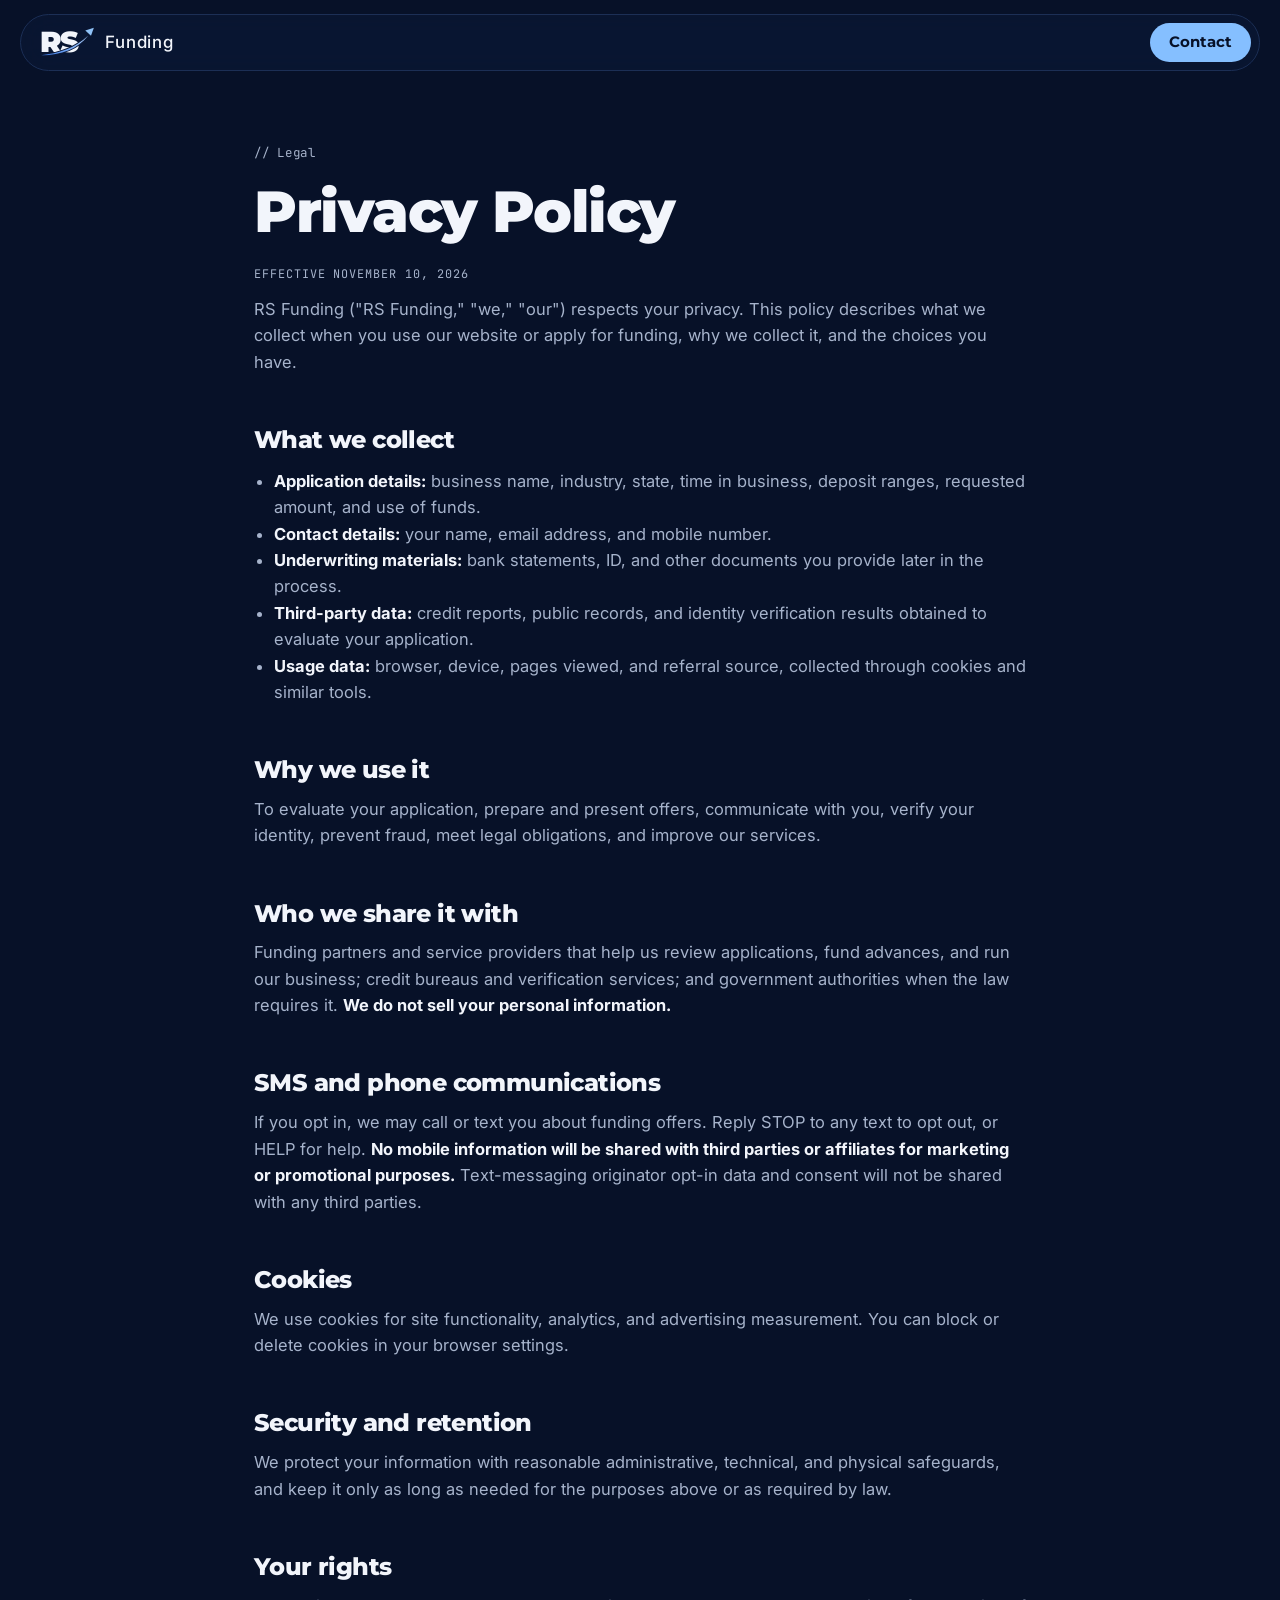
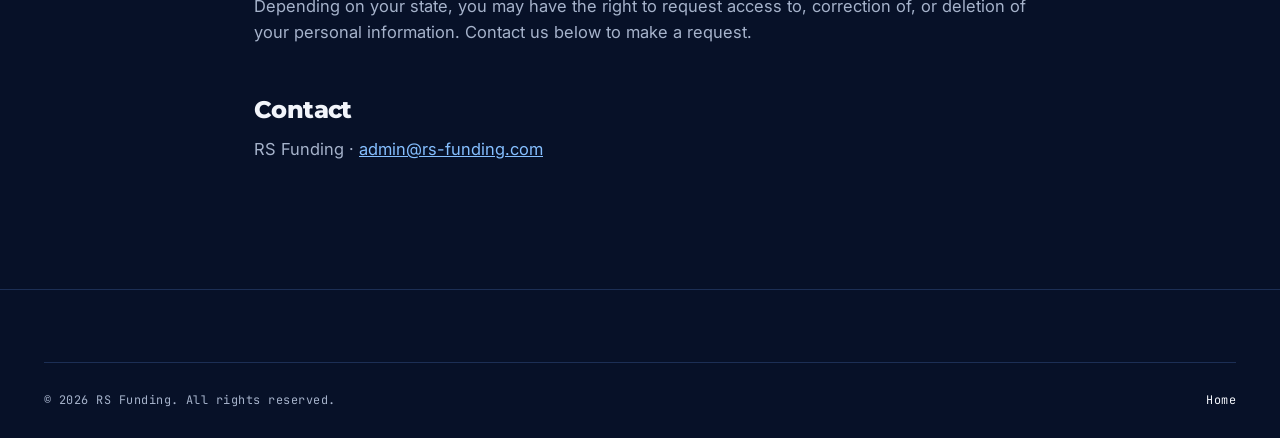
==== privacy.html @ 123e63f2 "Launch RS Funding website Co-Authored-By: Claude Opus 5.5 <noreply@anthropic.com>" ====
<!doctype html>
<html lang="en">
<head>
  <meta charset="utf-8">
  <meta name="viewport" content="width=device-width, initial-scale=1">
  <title>Privacy Policy | RS Funding</title>
  <meta name="robots" content="noindex">
  <meta name="theme-color" content="#071128">
  <link rel="icon" href="data:image/svg+xml,%3Csvg xmlns='http://www.w3.org/2000/svg' viewBox='0 0 32 32'%3E%3Crect width='32' height='32' rx='8' fill='%23071128'/%3E%3Ctext x='3.5' y='21' font-family='Arial Black,Arial,sans-serif' font-weight='900' font-size='14' fill='white'%3ERS%3C/text%3E%3Cpath d='M3 25c10-.5 17-4 23-12-4 8-12 12-23 12z' fill='%2385BFFF'/%3E%3C/svg%3E">
  <link rel="preconnect" href="https://fonts.googleapis.com">
  <link rel="preconnect" href="https://fonts.gstatic.com" crossorigin>
  <link href="https://fonts.googleapis.com/css2?family=Inter:wght@400..700&family=JetBrains+Mono:wght@400;500;600&family=Montserrat:wght@400..900&display=swap" rel="stylesheet">
  <link rel="stylesheet" href="styles.css">
</head>
<body>
<header class="nav-shell">
  <nav class="pill" aria-label="Primary">
    <a class="logo" href="index.html" aria-label="RS Funding home">
      <svg class="logo__mark" viewBox="0 0 96 56" aria-hidden="true"><defs><linearGradient id="rsSwN" x1="0" y1="1" x2="1" y2="0"><stop offset="0" stop-color="#3D7DE8"/><stop offset="1" stop-color="#B5D8FF"/></linearGradient></defs><text x="0" y="46" font-family="Montserrat,'Arial Black',sans-serif" font-weight="900" font-size="50" letter-spacing="-3" fill="currentColor">RS</text><path class="logo__cut" d="M3 51 C33 48 62 39 85 17 C67 40 38 51 3 51 Z" fill="url(#rsSwN)"/><path d="M80 8 L95 3 L90 17 Z" fill="#8FC2F7"/></svg>
      <span class="logo__word">Funding</span>
    </a>
    <a class="btn btn--sky btn--sm" style="margin-left:auto" href="index.html#contact">Contact</a>
  </nav>
</header>

<main class="legal">
  <div class="wrap">
    <p class="kicker">// Legal</p>
    <h1>Privacy Policy</h1>
    <p class="mono" style="color:var(--muted)">Effective November 10, 2026</p>

    <p>RS Funding ("RS Funding," "we," "our") respects your privacy. This policy describes what we collect when you use our website or apply for funding, why we collect it, and the choices you have.</p>

    <h2>What we collect</h2>
    <ul>
      <li><strong>Application details:</strong> business name, industry, state, time in business, deposit ranges, requested amount, and use of funds.</li>
      <li><strong>Contact details:</strong> your name, email address, and mobile number.</li>
      <li><strong>Underwriting materials:</strong> bank statements, ID, and other documents you provide later in the process.</li>
      <li><strong>Third-party data:</strong> credit reports, public records, and identity verification results obtained to evaluate your application.</li>
      <li><strong>Usage data:</strong> browser, device, pages viewed, and referral source, collected through cookies and similar tools.</li>
    </ul>

    <h2>Why we use it</h2>
    <p>To evaluate your application, prepare and present offers, communicate with you, verify your identity, prevent fraud, meet legal obligations, and improve our services.</p>

    <h2>Who we share it with</h2>
    <p>Funding partners and service providers that help us review applications, fund advances, and run our business; credit bureaus and verification services; and government authorities when the law requires it. <strong>We do not sell your personal information.</strong></p>

    <h2>SMS and phone communications</h2>
    <p>If you opt in, we may call or text you about funding offers. Reply STOP to any text to opt out, or HELP for help. <strong>No mobile information will be shared with third parties or affiliates for marketing or promotional purposes.</strong> Text-messaging originator opt-in data and consent will not be shared with any third parties.</p>

    <h2>Cookies</h2>
    <p>We use cookies for site functionality, analytics, and advertising measurement. You can block or delete cookies in your browser settings.</p>

    <h2>Security and retention</h2>
    <p>We protect your information with reasonable administrative, technical, and physical safeguards, and keep it only as long as needed for the purposes above or as required by law.</p>

    <h2>Your rights</h2>
    <p>Depending on your state, you may have the right to request access to, correction of, or deletion of your personal information. Contact us below to make a request.</p>

    <h2>Contact</h2>
    <p>RS Funding &middot; <a href="mailto:admin@rs-funding.com">admin@rs-funding.com</a></p>
  </div>
</main>

<footer class="foot">
  <div class="wrap">
    <div class="foot__bottom" style="margin-top:0">
      <span>&copy; <span data-year>2026</span> RS Funding. All rights reserved.</span>
      <a href="index.html">Home</a>
    </div>
  </div>
</footer>
<script src="main.js" defer></script>
</body>
</html>
---- styles.css ----
/* ==========================================================
   RS Funding — site styles
   Palette: deep navy · sky blue (matches the RS swoosh)
   Type: Montserrat (display) + Inter (text) + JetBrains Mono (labels)
   ========================================================== */

*,*::before,*::after{box-sizing:border-box}
html{scroll-behavior:smooth;-webkit-text-size-adjust:100%;background:#071128}
[hidden]{display:none!important}

:root{
  --bg:#071128;
  --bg-2:#0A1733;
  --panel:#0E1C3B;
  --panel-2:#132548;
  --line:#1C2F55;
  --line-2:#29406C;
  --text:#F2F5FB;
  --muted:#A6B3CB;
  --dim:#7384A6;
  --sky:#85BFFF;
  --sky-hover:#A8D2FF;
  --ember:#FF6B3D;
  --font:"Montserrat",system-ui,-apple-system,"Segoe UI",Roboto,sans-serif;
  --mono:"JetBrains Mono",ui-monospace,SFMono-Regular,Menlo,monospace;
  --body:"Inter",system-ui,-apple-system,"Segoe UI",Roboto,sans-serif;
  --wrap:1240px;
  --r:20px;
}

body{margin:0;background:var(--bg);color:var(--text);font-family:var(--body);font-size:16.5px;line-height:1.6;-webkit-font-smoothing:antialiased}
img,svg{display:block;max-width:100%}
a{color:inherit}
h1,h2,h3{font-family:var(--font);font-weight:800;font-stretch:125%;letter-spacing:-.025em;line-height:.98;margin:0 0 .45em}
h1{font-size:clamp(2.6rem,7.2vw,5.9rem);font-weight:850}
h2{font-size:clamp(2rem,4.4vw,3.5rem)}
h3{font-size:1.25rem;font-stretch:110%;letter-spacing:-.01em;line-height:1.15;font-weight:700}
p{margin:0 0 1em}
:focus-visible{outline:2px solid var(--sky);outline-offset:3px}
section[id]{scroll-margin-top:100px}
::selection{background:var(--sky);color:var(--bg)}

.wrap{max-width:var(--wrap);margin:0 auto;padding:0 24px}
.sr-only{position:absolute;width:1px;height:1px;padding:0;margin:-1px;overflow:hidden;clip:rect(0,0,0,0);white-space:nowrap;border:0}
.skip{position:absolute;left:16px;top:-80px;z-index:100;background:var(--sky);color:var(--bg);padding:10px 16px;border-radius:10px;text-decoration:none;font-weight:700}
.skip:focus{top:12px}
.mono{font-family:var(--mono);font-size:.74rem;letter-spacing:.08em;text-transform:uppercase}
.kicker{font-family:var(--mono);font-size:.78rem;letter-spacing:.06em;color:var(--sky);margin:0 0 20px}
.hl{color:var(--sky)}
.fine{font-size:.8rem;color:var(--muted);margin-top:22px}

/* ---------- Buttons ---------- */
.btn{display:inline-flex;align-items:center;justify-content:center;gap:10px;font:700 .98rem/1 var(--font);font-stretch:108%;padding:15px 24px;border-radius:14px;text-decoration:none;border:1px solid transparent;cursor:pointer;transition:background-color .15s,color .15s,border-color .15s,transform .15s;white-space:nowrap}
.btn:hover{transform:translateY(-1px)}
.btn:active{transform:translateY(0)}
.btn--sky{background:var(--sky);color:var(--bg)}
.btn--sky:hover{background:var(--sky-hover)}
.btn--line{border-color:var(--line-2);color:var(--text);background:transparent}
.btn--line:hover{border-color:var(--text)}
.btn--dark{background:var(--bg);color:var(--sky)}
.btn--dark:hover{background:#000}
.btn--dark-line{border-color:rgba(7,17,40,.35);color:var(--bg)}
.btn--dark-line:hover{border-color:var(--bg)}
.btn--sm{padding:11px 18px;font-size:.92rem;border-radius:999px}
.btn--lg{padding:19px 30px;font-size:1.05rem}
.btn[disabled]{opacity:.6;cursor:progress;transform:none}
.arrow{transition:transform .15s}
.btn:hover .arrow{transform:translateX(3px)}

/* ---------- Nav pill ---------- */
.nav-shell{position:sticky;top:14px;z-index:60;padding:0 16px;margin-top:14px}
.pill{max-width:var(--wrap);margin:0 auto;display:flex;align-items:center;gap:14px;padding:8px 8px 8px 18px;border:1px solid var(--line);border-radius:999px;background:rgba(10,23,51,.8);-webkit-backdrop-filter:blur(16px) saturate(1.3);backdrop-filter:blur(16px) saturate(1.3);position:relative}
.logo{display:flex;align-items:center;gap:10px;font-weight:850;font-stretch:125%;letter-spacing:.01em;text-decoration:none;color:var(--text);font-size:1.08rem;line-height:1;flex:none}
.logo svg{width:30px;height:30px}
.logo small{font-family:var(--mono);font-weight:500;font-size:.62rem;letter-spacing:.14em;color:var(--muted);font-stretch:100%;margin-left:2px}
.pill__links{display:flex;gap:2px;margin-left:auto}
.pill__links a{padding:9px 14px;border-radius:999px;text-decoration:none;color:var(--muted);font-size:.93rem;font-weight:500;transition:color .15s,background-color .15s}
.pill__links a:hover{color:var(--text);background:var(--panel-2)}
.pill__phone{font-family:var(--mono);font-size:.82rem;color:var(--text);text-decoration:none;padding:9px 12px;border-left:1px solid var(--line)}
.pill__phone:hover{color:var(--sky)}
.burger{display:none;width:42px;height:42px;border-radius:50%;border:1px solid var(--line-2);background:var(--panel);cursor:pointer;flex-direction:column;align-items:center;justify-content:center;gap:4px;padding:0}
.burger span{display:block;width:16px;height:1.5px;background:var(--text);transition:transform .2s,opacity .2s}
.burger[aria-expanded="true"] span:nth-child(1){transform:translateY(5.5px) rotate(45deg)}
.burger[aria-expanded="true"] span:nth-child(2){opacity:0}
.burger[aria-expanded="true"] span:nth-child(3){transform:translateY(-5.5px) rotate(-45deg)}

/* ---------- Hero ---------- */
.hero{position:relative;padding:84px 0 56px;overflow:hidden}
.hero::before{content:"";position:absolute;inset:-120px 0 0;background-image:linear-gradient(var(--line) 1px,transparent 1px),linear-gradient(90deg,var(--line) 1px,transparent 1px);background-size:72px 72px;-webkit-mask-image:radial-gradient(ellipse 70% 60% at 30% 30%,#000 10%,transparent 75%);mask-image:radial-gradient(ellipse 70% 60% at 30% 30%,#000 10%,transparent 75%);opacity:.55;pointer-events:none}
.hero::after{content:"";position:absolute;right:-10%;top:10%;width:620px;height:620px;border-radius:50%;background:radial-gradient(circle,rgba(133,191,255,.11),transparent 62%);pointer-events:none}
.hero .wrap{position:relative;z-index:1}
.tag{display:inline-flex;align-items:center;gap:10px;font-family:var(--mono);font-size:.74rem;letter-spacing:.08em;text-transform:uppercase;color:var(--muted);border:1px solid var(--line-2);border-radius:999px;padding:7px 14px 7px 10px;margin-bottom:30px;background:rgba(14,28,59,.6)}
.dot{width:8px;height:8px;border-radius:50%;background:var(--sky);box-shadow:0 0 0 0 rgba(133,191,255,.5);animation:pulse 2.2s infinite}
@keyframes pulse{0%{box-shadow:0 0 0 0 rgba(133,191,255,.5)}70%{box-shadow:0 0 0 9px rgba(133,191,255,0)}100%{box-shadow:0 0 0 0 rgba(133,191,255,0)}}
.hero h1{font-size:clamp(2.5rem,6vw,4.6rem)}
.hero h1 .hl{position:relative;white-space:nowrap}
.hero__grid{display:grid;grid-template-columns:1fr 470px;gap:56px;align-items:start;margin-top:40px}
.hero__sub{font-size:1.18rem;color:var(--muted);max-width:31em;margin-bottom:34px}
.hero__sub strong{color:var(--text);font-weight:600}
.hero__actions{display:flex;flex-wrap:wrap;gap:12px}
.hero__proof{display:flex;flex-wrap:wrap;gap:8px;margin-top:36px;padding:0;list-style:none}
.hero__proof li{font-family:var(--mono);font-size:.74rem;letter-spacing:.05em;text-transform:uppercase;color:var(--muted);padding:8px 12px;border:1px solid var(--line);border-radius:8px;background:var(--bg-2)}
.hero__proof li::before{content:"✓ ";color:var(--sky)}

/* Quiz */
.quiz{background:var(--panel);border:1px solid var(--line-2);border-radius:26px;padding:26px;box-shadow:0 40px 90px -40px rgba(0,0,0,.9),inset 0 1px 0 rgba(255,255,255,.04);position:relative}
.quiz__top{display:flex;justify-content:space-between;align-items:center;color:var(--muted)}
.quiz__top .mono:first-child{color:var(--text)}
.quiz__bar{height:4px;background:var(--line);border-radius:4px;margin:14px 0 26px;overflow:hidden}
.quiz__bar span{display:block;height:100%;width:33.33%;background:var(--sky);border-radius:4px;transition:width .4s cubic-bezier(.2,.7,.2,1)}
.quiz__step{display:none}
.quiz__step.is-active{display:block;animation:fadeUp .35s ease}
@keyframes fadeUp{from{opacity:0;transform:translateY(8px)}to{opacity:1;transform:none}}
.quiz h3{font-size:1.4rem;margin-bottom:20px;outline:none}
.chips{display:grid;grid-template-columns:1fr 1fr;gap:10px}
.chip{font:600 .95rem/1.25 var(--font);text-align:left;padding:16px;border-radius:14px;border:1px solid var(--line-2);background:var(--bg-2);color:var(--text);cursor:pointer;transition:border-color .15s,background-color .15s,transform .15s;display:flex;justify-content:space-between;align-items:center;gap:8px;min-height:58px}
.chip::after{content:"→";color:var(--dim);transition:transform .15s,color .15s;flex:none}
.chip:hover{border-color:var(--sky);transform:translateY(-1px)}
.chip:hover::after{color:var(--sky);transform:translateX(3px)}
.chip[aria-pressed="true"]{background:var(--sky);color:var(--bg);border-color:var(--sky)}
.chip[aria-pressed="true"]::after{color:var(--bg)}
.chip--wide{grid-column:1/-1}
.quiz__foot{display:flex;justify-content:space-between;align-items:center;margin-top:20px;min-height:24px}
.linkbtn{background:none;border:0;padding:0;color:var(--muted);font:500 .9rem var(--font);cursor:pointer;text-decoration:underline;text-underline-offset:3px}
.linkbtn:hover{color:var(--text)}
.quiz__secure{font-family:var(--mono);font-size:.7rem;letter-spacing:.06em;color:var(--dim);text-transform:uppercase}
.quiz__amount{font-size:clamp(2.5rem,5vw,3.5rem);font-weight:850;font-stretch:125%;color:var(--sky);line-height:1;margin:6px 0 16px;letter-spacing:-.03em}
.quiz__amount.is-soft{color:var(--text);font-size:clamp(2rem,4vw,2.6rem)}
.quiz__msg{color:var(--muted);margin-bottom:22px}
.quiz .btn{width:100%}

/* ---------- Stats strip ---------- */
.stats{display:grid;grid-template-columns:repeat(4,1fr);border:1px solid var(--line);border-radius:var(--r);background:var(--bg-2);margin:64px 0 0;overflow:hidden}
.stats > div{padding:26px 28px;border-left:1px solid var(--line)}
.stats > div:first-child{border-left:0}
.stats dt{font-family:var(--mono);font-size:.72rem;letter-spacing:.08em;text-transform:uppercase;color:var(--muted);margin-bottom:8px}
.stats dd{margin:0;font-size:clamp(1.7rem,3vw,2.4rem);font-weight:850;font-stretch:125%;letter-spacing:-.02em;line-height:1}

/* ---------- Ticker ---------- */
.ticker{border-block:1px solid var(--line);background:var(--bg-2);overflow:hidden;padding:20px 0;margin-top:72px}
.ticker__track{display:flex;width:max-content;animation:marquee 45s linear infinite}
.ticker:hover .ticker__track{animation-play-state:paused}
.ticker__group{display:flex;flex:none}
.ticker__group span{font-weight:800;font-stretch:125%;font-size:1.35rem;text-transform:uppercase;letter-spacing:.01em;padding:0 26px;display:flex;align-items:center;gap:52px;white-space:nowrap;color:var(--text)}
.ticker__group span::after{content:"";width:10px;height:10px;background:var(--sky);transform:rotate(45deg)}
@keyframes marquee{to{transform:translateX(-50%)}}

/* ---------- Sections ---------- */
.sec{padding:120px 0}
.sec--alt{background:var(--bg-2);border-block:1px solid var(--line)}
.sec__head{display:grid;grid-template-columns:1.1fr .9fr;gap:48px;align-items:end;margin-bottom:64px}
.sec__head h2{margin:0}
.sec__head > p{color:var(--muted);font-size:1.08rem;margin:0;max-width:30em}

/* Timeline */
.timeline{list-style:none;margin:0;padding:0;display:grid;grid-template-columns:repeat(4,1fr);position:relative}
.timeline::before,.timeline::after{content:"";position:absolute;left:0;top:10px;height:2px}
.timeline::before{right:0;background:var(--line-2)}
.timeline::after{width:0;background:var(--sky);transition:width 1.8s cubic-bezier(.2,.7,.2,1);box-shadow:0 0 18px rgba(133,191,255,.5)}
.timeline.is-in::after{width:100%}
.timeline li{position:relative;padding:50px 32px 0 0}
.timeline li::before{content:"";position:absolute;top:0;left:0;width:22px;height:22px;border-radius:50%;background:var(--bg);border:2px solid var(--line-2);transition:background-color .3s,border-color .3s;transition-delay:calc(var(--i) * .42s)}
.timeline.is-in li::before{background:var(--sky);border-color:var(--sky)}
.t-time{display:block;font-family:var(--mono);font-size:.8rem;letter-spacing:.06em;color:var(--sky);margin-bottom:14px}
.timeline h3{font-size:1.7rem;font-stretch:125%;margin-bottom:10px}
.timeline p{color:var(--muted);margin:0;font-size:.98rem}

/* Bento */
.bento{display:grid;grid-template-columns:repeat(4,1fr);grid-auto-rows:minmax(210px,auto);gap:14px}
.b{background:var(--panel);border:1px solid var(--line);border-radius:var(--r);padding:28px;display:flex;flex-direction:column;justify-content:flex-end;position:relative;overflow:hidden;transition:border-color .2s}
.b:hover{border-color:var(--line-2)}
.b h3{margin-bottom:8px}
.b p{color:var(--muted);margin:0;font-size:.97rem}
.b--big{grid-column:span 2;grid-row:span 2}
.b--big h3{font-size:clamp(1.6rem,2.6vw,2.2rem);font-stretch:125%;line-height:1.02;max-width:14ch}
.b--wide{grid-column:span 2}
.b--sky{background:var(--sky);border-color:var(--sky);color:var(--bg)}
.b--sky p{color:rgba(7,17,40,.75)}
.b__num{font-size:clamp(2.6rem,4.4vw,3.7rem);font-weight:850;font-stretch:125%;line-height:1;color:var(--sky);margin-bottom:auto;letter-spacing:-.03em}
.b__label{font-family:var(--mono);font-size:.72rem;letter-spacing:.08em;text-transform:uppercase;color:var(--muted);margin-bottom:auto}
.b--sky .b__label{color:rgba(7,17,40,.7)}
.b__viz{width:100%;height:auto;margin-bottom:auto;padding-bottom:24px}
.b__icon{width:44px;height:44px;border-radius:12px;border:1px solid var(--line-2);display:grid;place-items:center;margin-bottom:auto}
.b__icon svg{width:22px;height:22px;stroke:var(--sky);fill:none;stroke-width:1.8;stroke-linecap:round;stroke-linejoin:round}

/* Repayment */
.repay{display:grid;grid-template-columns:.95fr 1.05fr;gap:72px;align-items:center}
.repay > div > p{color:var(--muted);font-size:1.06rem}
.toggle{display:inline-flex;padding:5px;border:1px solid var(--line-2);border-radius:999px;background:var(--bg-2);margin:14px 0 26px}
.toggle button{font:600 .93rem var(--font);border:0;background:transparent;color:var(--muted);padding:11px 20px;border-radius:999px;cursor:pointer;transition:background-color .2s,color .2s}
.toggle button[aria-selected="true"]{background:var(--sky);color:var(--bg)}
.repay__desc{border-left:2px solid var(--sky);padding:4px 0 4px 20px}
.repay__desc h3{margin-bottom:8px}
.repay__desc p{color:var(--muted);margin:0}
.chart{margin:0;background:var(--panel);border:1px solid var(--line);border-radius:24px;padding:28px 28px 22px}
.chart__head{display:flex;justify-content:space-between;align-items:center;gap:12px;flex-wrap:wrap;margin-bottom:28px}
.chart__legend{display:flex;gap:18px}
.lg{display:flex;align-items:center;gap:8px;font-family:var(--mono);font-size:.72rem;letter-spacing:.06em;text-transform:uppercase;color:var(--muted)}
.lg::before{content:"";width:12px;height:12px;border-radius:3px}
.lg--sales::before{background:var(--panel-2);box-shadow:inset 0 0 0 1px var(--line-2)}
.lg--pay::before{background:var(--sky)}
.chart__bars{height:260px;display:grid;grid-template-columns:repeat(7,1fr);gap:12px;align-items:end;border-bottom:1px solid var(--line-2);padding-bottom:0}
.bar{height:var(--s);background:repeating-linear-gradient(135deg,var(--panel-2) 0 6px,#162A52 6px 12px);border:1px solid var(--line-2);border-bottom:0;border-radius:10px 10px 0 0;position:relative;display:flex;align-items:flex-end;overflow:hidden}
.bar__pay{display:block;width:100%;height:var(--p,20%);background:var(--sky);transition:height .55s cubic-bezier(.2,.7,.2,1)}
.chart__days{display:grid;grid-template-columns:repeat(7,1fr);gap:12px;margin-top:10px;text-align:center;font-family:var(--mono);font-size:.7rem;color:var(--muted);letter-spacing:.06em}
.chart figcaption{font-size:.8rem;color:var(--muted);margin-top:18px}

/* Requirements */
.req{display:grid;grid-template-columns:.9fr 1.1fr;gap:72px;align-items:start}
.req > div > p{color:var(--muted);font-size:1.06rem;margin-bottom:30px}
.req__list{list-style:none;margin:0;padding:0;border-top:1px solid var(--line-2)}
.req__list li{display:grid;grid-template-columns:72px 1fr auto;gap:20px;align-items:center;padding:26px 0;border-bottom:1px solid var(--line-2)}
.req__n{font-family:var(--mono);font-size:.85rem;color:var(--dim)}
.req__list h3{font-size:1.5rem;font-stretch:125%;margin:0 0 4px}
.req__list p{color:var(--muted);margin:0;font-size:.95rem}
.req__check{width:40px;height:40px;border-radius:50%;border:1px solid var(--sky);display:grid;place-items:center}
.req__check svg{width:18px;height:18px;stroke:var(--sky);fill:none;stroke-width:2.4;stroke-linecap:round;stroke-linejoin:round}

/* FAQ */
.faq{display:grid;grid-template-columns:repeat(2,1fr);gap:14px;align-items:start}
.faq details{background:var(--panel);border:1px solid var(--line);border-radius:18px;transition:border-color .2s}
.faq details[open]{border-color:var(--line-2)}
.faq summary{list-style:none;cursor:pointer;padding:24px 26px;display:flex;justify-content:space-between;align-items:center;gap:18px;font-weight:700;font-size:1.08rem;font-stretch:108%;line-height:1.3}
.faq summary::-webkit-details-marker{display:none}
.faq summary::after{content:"+";font-family:var(--mono);font-weight:400;font-size:1.3rem;width:34px;height:34px;flex:none;border-radius:10px;background:var(--bg-2);border:1px solid var(--line-2);display:grid;place-items:center;color:var(--sky);transition:transform .25s,background-color .2s,color .2s}
.faq details[open] summary::after{transform:rotate(45deg);background:var(--sky);color:var(--bg);border-color:var(--sky)}
.faq details p{color:var(--muted);padding:0 26px 24px;margin:0}

/* Final CTA */
.final{padding:0 0 120px}
.final__box{background:var(--sky);color:var(--bg);border-radius:32px;padding:72px 64px;display:grid;grid-template-columns:1.1fr .9fr;gap:48px;align-items:end;position:relative;overflow:hidden}
.final__box::after{content:"";position:absolute;right:-80px;top:-80px;width:320px;height:320px;border-radius:50%;border:44px solid rgba(7,17,40,.07);pointer-events:none}
.final h2{font-size:clamp(2.6rem,6.4vw,5.4rem);margin:0;line-height:.92}
.final p{font-size:1.12rem;color:rgba(7,17,40,.78);margin-bottom:26px;max-width:26em}
.final__actions{display:flex;flex-wrap:wrap;gap:12px;position:relative;z-index:1}

/* ---------- Footer ---------- */
.foot{border-top:1px solid var(--line);padding:72px 0 0;overflow:hidden}
.foot__grid{display:grid;grid-template-columns:1.3fr .8fr .8fr 1.6fr;gap:40px}
.foot__grid .logo{margin-bottom:16px}
.foot__grid > div > p{color:var(--muted);font-size:.93rem;max-width:22em}
.foot__label{font-family:var(--mono);font-size:.72rem;letter-spacing:.1em;text-transform:uppercase;color:var(--dim);margin:6px 0 16px}
.foot ul{list-style:none;padding:0;margin:0;display:grid;gap:10px;font-size:.95rem}
.foot a{color:var(--text);text-decoration:none}
.foot a:hover{color:var(--sky)}
.foot__legal{font-size:.8rem;line-height:1.7;color:var(--muted)}
.foot__legal p{margin:0 0 10px}
.foot__bottom{display:flex;justify-content:space-between;flex-wrap:wrap;gap:12px;padding:28px 0;margin-top:56px;border-top:1px solid var(--line);font-family:var(--mono);font-size:.74rem;letter-spacing:.04em;color:var(--muted)}
.foot__mega{font-weight:900;font-stretch:125%;font-size:clamp(3rem,11.5vw,10.5rem);line-height:.78;letter-spacing:-.04em;text-align:center;color:transparent;-webkit-text-stroke:1px var(--line-2);white-space:nowrap;user-select:none;margin-bottom:-.12em}

/* ---------- Legal ---------- */
.legal{padding:72px 0 110px}
.legal .wrap{max-width:820px}
.legal h1{font-size:clamp(2.4rem,5vw,3.6rem)}
.legal h2{font-size:1.5rem;margin:2.2em 0 .6em}
.legal p,.legal li{color:var(--muted)}
.legal strong{color:var(--text)}
.legal ul{padding-left:20px}
.legal a{color:var(--sky)}

/* ---------- Responsive ---------- */
@media (max-width:1140px){
  .pill__phone{display:none}
}
@media (max-width:980px){
  .pill__links{position:absolute;top:calc(100% + 8px);left:0;right:0;flex-direction:column;gap:0;background:var(--panel);border:1px solid var(--line-2);border-radius:22px;padding:8px;display:none;margin:0;box-shadow:0 30px 60px -30px rgba(0,0,0,.9)}
  .pill__links.is-open{display:flex}
  .pill__links a{padding:14px 16px;border-radius:14px;font-size:1rem}
  .burger{display:inline-flex}
  .pill .btn{margin-left:auto}
  .hero__grid{grid-template-columns:1fr;gap:40px}
  .quiz{margin-top:0;max-width:560px}
  .sec__head,.repay,.req{grid-template-columns:1fr;gap:28px}
  .repay,.req{gap:44px}
  .bento{grid-template-columns:1fr 1fr}
  .b--big{grid-row:span 1}
  .final__box{grid-template-columns:1fr;padding:56px 40px;gap:28px}
  .foot__grid{grid-template-columns:1fr 1fr}
  .foot__legal{grid-column:1/-1}
}
@media (max-width:820px){
  .sec{padding:84px 0}
  .stats{grid-template-columns:1fr 1fr}
  .stats > div:nth-child(3){border-left:0}
  .stats > div:nth-child(n+3){border-top:1px solid var(--line)}
  .timeline{grid-template-columns:1fr}
  .timeline::before,.timeline::after{left:10px;top:0;height:auto;width:2px}
  .timeline::before{bottom:0;right:auto}
  .timeline::after{height:0;width:2px;transition:height 1.8s cubic-bezier(.2,.7,.2,1)}
  .timeline.is-in::after{width:2px;height:100%}
  .timeline li{padding:0 0 40px 56px}
  .timeline li:last-child{padding-bottom:0}
  .faq{grid-template-columns:1fr}
}
@media (max-width:600px){
  .wrap{padding:0 16px}
  body{font-size:16px}
  .nav-shell{padding:0 10px;top:10px;margin-top:10px}
  .pill{padding:6px 6px 6px 14px;gap:8px}
  .logo{font-size:.98rem}
  .logo small{display:none}
  .hero{padding:56px 0 40px}
  .tag{font-size:.66rem;margin-bottom:24px}
  .hero__sub{font-size:1.05rem}
  .hero__actions .btn{flex:1 1 100%}
  .quiz{padding:20px;border-radius:22px}
  .chips{grid-template-columns:1fr}
  .stats{margin-top:48px}
  .stats > div{padding:20px 18px}
  .ticker{margin-top:56px}
  .ticker__group span{font-size:1.05rem;gap:36px;padding:0 18px}
  .bento{grid-template-columns:1fr}
  .b--big,.b--wide{grid-column:span 1}
  .b{padding:24px}
  .chart{padding:20px 16px 18px}
  .chart__bars{height:200px;gap:7px}
  .chart__days{gap:7px}
  .toggle button{padding:10px 15px}
  .req__list li{grid-template-columns:1fr auto;gap:6px 16px}
  .req__n{grid-column:1/-1}
  .req__list h3{font-size:1.25rem}
  .final{padding-bottom:84px}
  .final__box{padding:44px 24px;border-radius:24px}
  .final__actions .btn{flex:1 1 100%}
  .foot__grid{grid-template-columns:1fr}
}
@media (prefers-reduced-motion:reduce){
  html{scroll-behavior:auto}
  *,*::before,*::after{animation:none!important;transition:none!important}
  .ticker__track{transform:none}
}

/* ---------- RS logo (recreated from the brand mark) ---------- */
.logo .logo__mark{width:56px;height:32px;color:var(--text);overflow:visible}
.logo__cut{stroke:var(--bg);stroke-width:3;paint-order:stroke}
.pill .logo__cut{stroke:#0C1A3A}
.logo__word{font-weight:500;letter-spacing:.05em;font-size:1.06rem}
.faq > div{display:grid;gap:14px;align-content:start}
@media (max-width:600px){
  .hide-sm{display:none}
  .logo .logo__mark{width:49px;height:28px}
  .logo__word{font-size:.95rem}
}

/* ---------- Contact ---------- */
.final__email{display:inline-block;font-weight:800;font-size:clamp(1.3rem,2.6vw,1.9rem);line-height:1.2;letter-spacing:-.01em;color:var(--bg);text-decoration:none;border-bottom:2px solid rgba(7,17,40,.3);padding-bottom:3px;margin:0 0 26px;overflow-wrap:anywhere;transition:border-color .15s}
.final__email:hover{border-color:var(--bg)}
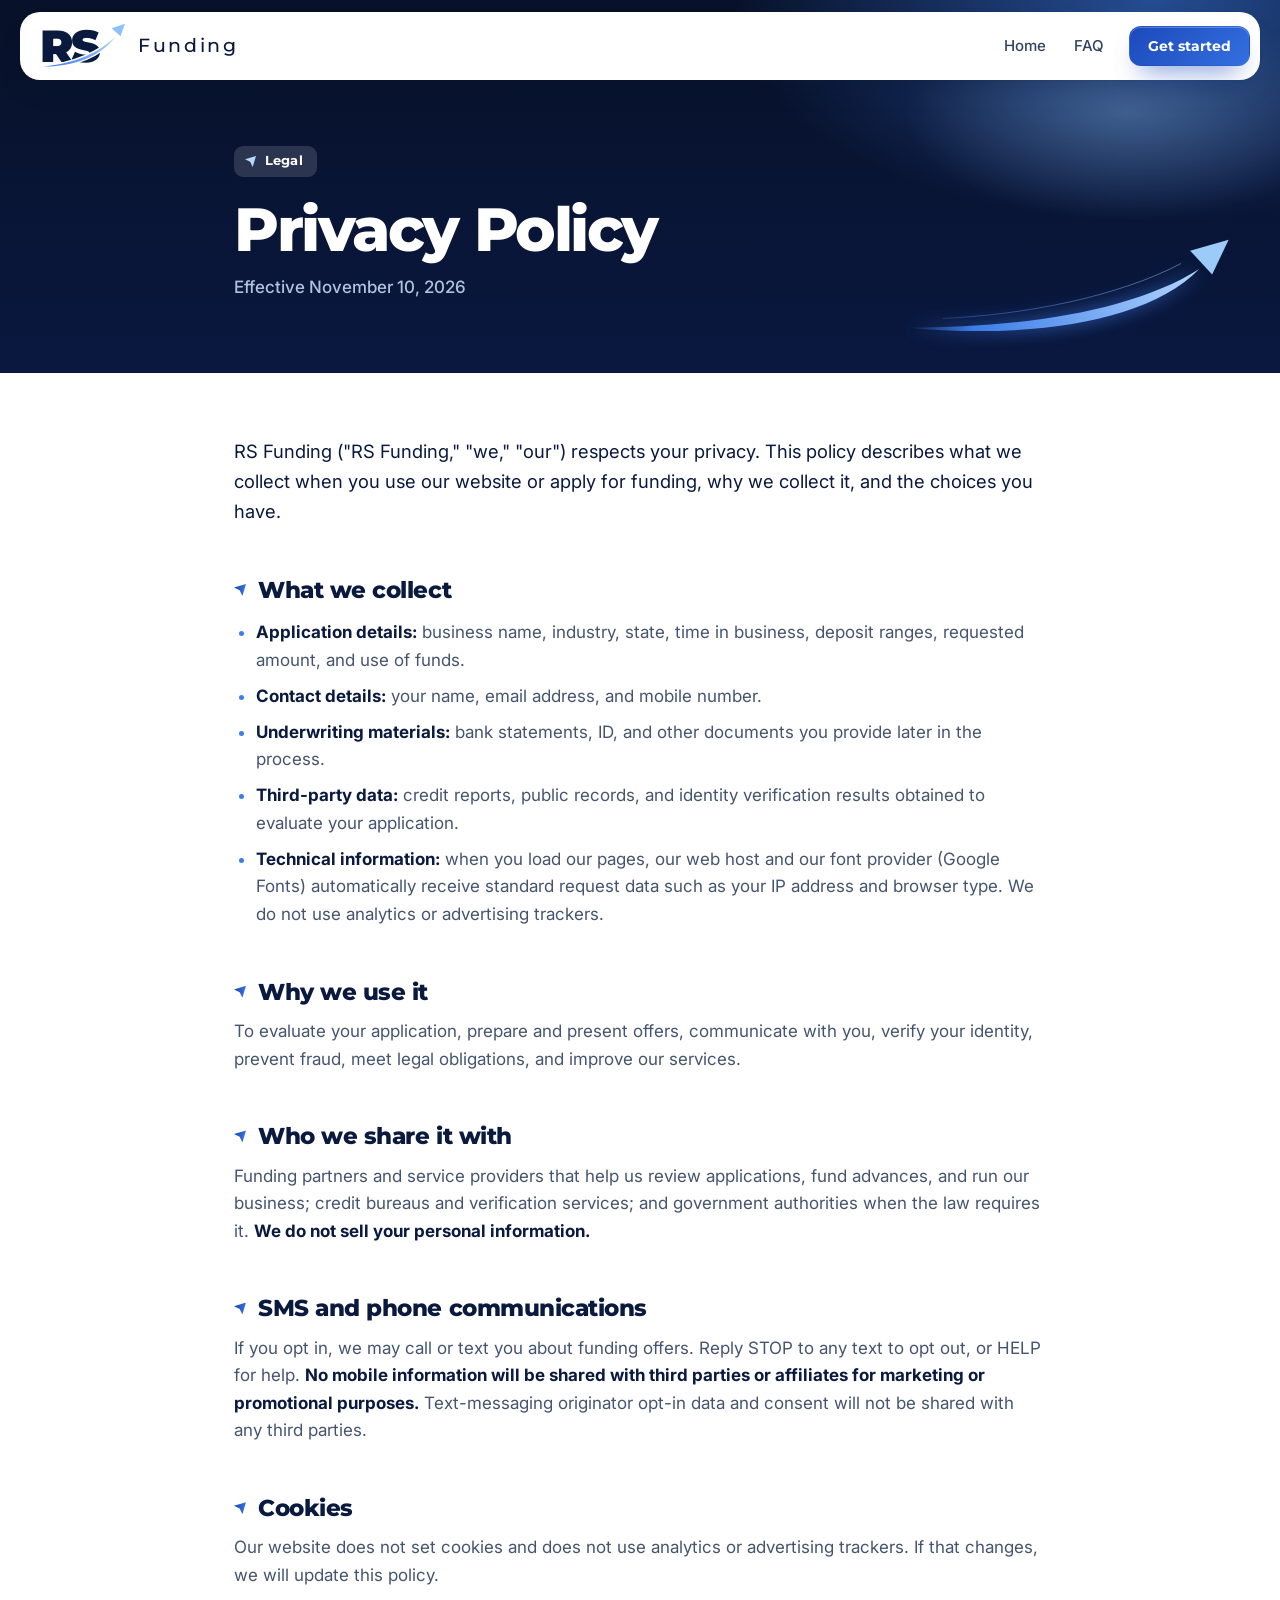
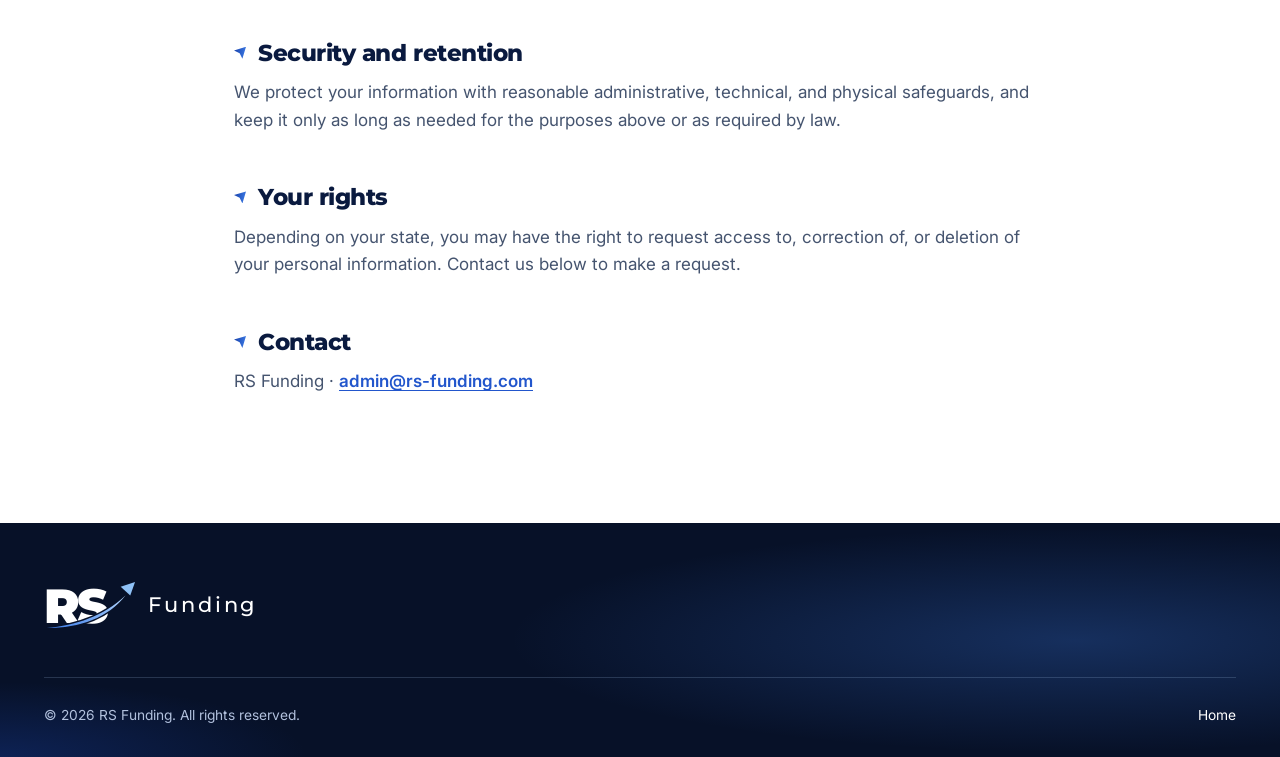
==== commit 02524933: "Redesign: bright "daylight" art direction Replaces the dark navy layout with a white and ice-blue pa" ====
--- a/privacy.html
+++ b/privacy.html
@@ -6,29 +6,42 @@
   <title>Privacy Policy | RS Funding</title>
   <meta name="robots" content="noindex">
   <meta name="theme-color" content="#071128">
+  <link rel="icon" type="image/png" href="brand/icon-512.png">
+  <link rel="apple-touch-icon" href="brand/icon-512.png">
   <link rel="icon" href="data:image/svg+xml,%3Csvg xmlns='http://www.w3.org/2000/svg' viewBox='0 0 32 32'%3E%3Crect width='32' height='32' rx='8' fill='%23071128'/%3E%3Ctext x='3.5' y='21' font-family='Arial Black,Arial,sans-serif' font-weight='900' font-size='14' fill='white'%3ERS%3C/text%3E%3Cpath d='M3 25c10-.5 17-4 23-12-4 8-12 12-23 12z' fill='%2385BFFF'/%3E%3C/svg%3E">
   <link rel="preconnect" href="https://fonts.googleapis.com">
   <link rel="preconnect" href="https://fonts.gstatic.com" crossorigin>
-  <link href="https://fonts.googleapis.com/css2?family=Inter:wght@400..700&family=JetBrains+Mono:wght@400;500;600&family=Montserrat:wght@400..900&display=swap" rel="stylesheet">
+  <link href="https://fonts.googleapis.com/css2?family=Inter:wght@400..700&family=Montserrat:wght@400..900&display=swap" rel="stylesheet">
   <link rel="stylesheet" href="styles.css">
 </head>
 <body>
+<a class="skip" href="#main">Skip to content</a>
+
 <header class="nav-shell">
-  <nav class="pill" aria-label="Primary">
+  <nav class="navbar navbar--legal" aria-label="Primary">
     <a class="logo" href="index.html" aria-label="RS Funding home">
       <svg class="logo__mark" viewBox="0 0 96 56" aria-hidden="true"><defs><linearGradient id="rsSwN" x1="0" y1="1" x2="1" y2="0"><stop offset="0" stop-color="#3D7DE8"/><stop offset="1" stop-color="#B5D8FF"/></linearGradient></defs><text x="0" y="46" font-family="Montserrat,'Arial Black',sans-serif" font-weight="900" font-size="50" letter-spacing="-3" fill="currentColor">RS</text><path class="logo__cut" d="M3 51 C33 48 62 39 85 17 C67 40 38 51 3 51 Z" fill="url(#rsSwN)"/><path d="M80 8 L95 3 L90 17 Z" fill="#8FC2F7"/></svg>
       <span class="logo__word">Funding</span>
     </a>
-    <a class="btn btn--sky btn--sm" style="margin-left:auto" href="index.html#contact">Contact</a>
+    <div class="navbar__links">
+      <a href="index.html">Home</a>
+      <a href="index.html#faq">FAQ</a>
+    </div>
+    <a class="btn btn--primary btn--sm" href="index.html#contact">Get started</a>
   </nav>
 </header>
 
-<main class="legal">
-  <div class="wrap">
-    <p class="kicker">// Legal</p>
-    <h1>Privacy Policy</h1>
-    <p class="mono" style="color:var(--muted)">Effective November 10, 2026</p>
+<main class="legal" id="main">
+  <div class="legal__head">
+    <svg class="legal__sw" viewBox="0 0 360 112" aria-hidden="true" focusable="false"><defs><linearGradient id="lgSw" gradientUnits="userSpaceOnUse" x1="0" y1="104" x2="326" y2="30"><stop offset="0" stop-color="#3D7DE8" stop-opacity="0"/><stop offset=".22" stop-color="#3D7DE8"/><stop offset="1" stop-color="#B5D8FF"/></linearGradient><filter id="lgGlow" x="-10%" y="-40%" width="120%" height="180%"><feGaussianBlur stdDeviation="9"/></filter></defs><path d="M2 100 C120 100 244 84 320 36 C262 96 128 112 2 100 Z" fill="#3D7DE8" filter="url(#lgGlow)" opacity=".75"/><path d="M2 100 C120 100 244 84 320 36 C262 96 128 112 2 100 Z" fill="url(#lgSw)"/><path d="M40 90 C130 86 232 66 300 30" fill="none" stroke="url(#lgSw)" stroke-width="1" opacity=".5"/><path d="M310 16 L352 4 L334 42 Z" fill="#9CCBFA"/></svg>
+    <div class="wrap">
+      <p class="kicker">Legal</p>
+      <h1>Privacy Policy</h1>
+      <p class="legal__date">Effective November 10, 2026</p>
+    </div>
+  </div>
 
+  <div class="wrap legal__body">
     <p>RS Funding ("RS Funding," "we," "our") respects your privacy. This policy describes what we collect when you use our website or apply for funding, why we collect it, and the choices you have.</p>
 
     <h2>What we collect</h2>
@@ -37,7 +50,7 @@
       <li><strong>Contact details:</strong> your name, email address, and mobile number.</li>
       <li><strong>Underwriting materials:</strong> bank statements, ID, and other documents you provide later in the process.</li>
       <li><strong>Third-party data:</strong> credit reports, public records, and identity verification results obtained to evaluate your application.</li>
-      <li><strong>Usage data:</strong> browser, device, pages viewed, and referral source, collected through cookies and similar tools.</li>
+      <li><strong>Technical information:</strong> when you load our pages, our web host and our font provider (Google Fonts) automatically receive standard request data such as your IP address and browser type. We do not use analytics or advertising trackers.</li>
     </ul>
 
     <h2>Why we use it</h2>
@@ -50,7 +63,7 @@
     <p>If you opt in, we may call or text you about funding offers. Reply STOP to any text to opt out, or HELP for help. <strong>No mobile information will be shared with third parties or affiliates for marketing or promotional purposes.</strong> Text-messaging originator opt-in data and consent will not be shared with any third parties.</p>
 
     <h2>Cookies</h2>
-    <p>We use cookies for site functionality, analytics, and advertising measurement. You can block or delete cookies in your browser settings.</p>
+    <p>Our website does not set cookies and does not use analytics or advertising trackers. If that changes, we will update this policy.</p>
 
     <h2>Security and retention</h2>
     <p>We protect your information with reasonable administrative, technical, and physical safeguards, and keep it only as long as needed for the purposes above or as required by law.</p>
@@ -63,9 +76,13 @@
   </div>
 </main>
 
-<footer class="foot">
+<footer class="foot foot--slim">
   <div class="wrap">
-    <div class="foot__bottom" style="margin-top:0">
+    <a class="logo logo--light" href="index.html" aria-label="RS Funding home">
+      <svg class="logo__mark" viewBox="0 0 96 56" aria-hidden="true"><defs><linearGradient id="rsSwF" x1="0" y1="1" x2="1" y2="0"><stop offset="0" stop-color="#3D7DE8"/><stop offset="1" stop-color="#B5D8FF"/></linearGradient></defs><text x="0" y="46" font-family="Montserrat,'Arial Black',sans-serif" font-weight="900" font-size="50" letter-spacing="-3" fill="currentColor">RS</text><path class="logo__cut" d="M3 51 C33 48 62 39 85 17 C67 40 38 51 3 51 Z" fill="url(#rsSwF)"/><path d="M80 8 L95 3 L90 17 Z" fill="#8FC2F7"/></svg>
+      <span class="logo__word">Funding</span>
+    </a>
+    <div class="foot__bottom">
       <span>&copy; <span data-year>2026</span> RS Funding. All rights reserved.</span>
       <a href="index.html">Home</a>
     </div>
--- a/styles.css
+++ b/styles.css
@@ -1,7 +1,9 @@
 /* ==========================================================
    RS Funding — site styles
-   Palette: deep navy · sky blue (matches the RS swoosh)
-   Type: Montserrat (display) + Inter (text) + JetBrains Mono (labels)
+   Bright white / ice-blue body with deep-navy anchors (hero, repayment band, footer),
+   one sky band (requirements) and one royal moment (contact).
+   Energy: the logo's royal-to-sky gradient and its swoosh.
+   Type: Montserrat (display) + Inter (text)
    ========================================================== */
 
 *,*::before,*::after{box-sizing:border-box}
@@ -9,339 +11,614 @@
 [hidden]{display:none!important}
 
 :root{
-  --bg:#071128;
-  --bg-2:#0A1733;
+  --navy:#071128;
+  --navy-2:#0B1A3C;
   --panel:#0E1C3B;
-  --panel-2:#132548;
-  --line:#1C2F55;
-  --line-2:#29406C;
-  --text:#F2F5FB;
-  --muted:#A6B3CB;
-  --dim:#7384A6;
+  --ink:#0A1A3F;
+  --body:#45546F;
+  --muted:#5A6986;
+  --royal:#3D7DE8;
+  --royal-ink:#2256CC;
+  --royal-deep:#173FA8;
   --sky:#85BFFF;
-  --sky-hover:#A8D2FF;
-  --ember:#FF6B3D;
+  --sky-2:#B5D8FF;
+  --tip:#8FC2F7;
+  --ice:#F4F8FF;
+  --ice-2:#E8F0FE;
+  --line:#DCE7F8;
+  --line-2:#C6D7F3;
+  --on-navy:#F3F7FF;
+  --on-navy-muted:#B2C1DD;
+  --grad:linear-gradient(100deg,#3D7DE8,#B5D8FF);
+  --grad-ink:linear-gradient(100deg,#173FA8 0%,#3D7DE8 100%);
+  --grad-sky:linear-gradient(100deg,#6FA8FF 0%,#B5D8FF 100%);
+  --grad-btn:linear-gradient(135deg,#1C49BB 0%,#3470E0 100%);
+  --shadow-sm:0 1px 2px rgba(13,38,94,.05),0 10px 24px -14px rgba(30,79,196,.28);
+  --shadow:0 1px 2px rgba(13,38,94,.05),0 22px 46px -24px rgba(30,79,196,.36);
+  --shadow-lg:0 2px 4px rgba(13,38,94,.06),0 40px 80px -32px rgba(16,48,130,.5);
   --font:"Montserrat",system-ui,-apple-system,"Segoe UI",Roboto,sans-serif;
-  --mono:"JetBrains Mono",ui-monospace,SFMono-Regular,Menlo,monospace;
-  --body:"Inter",system-ui,-apple-system,"Segoe UI",Roboto,sans-serif;
+  --text:"Inter",system-ui,-apple-system,"Segoe UI",Roboto,sans-serif;
   --wrap:1240px;
-  --r:20px;
-}
-
-body{margin:0;background:var(--bg);color:var(--text);font-family:var(--body);font-size:16.5px;line-height:1.6;-webkit-font-smoothing:antialiased}
+  --sweep:clamp(48px,8.4vw,120px);
+}
+
+body{margin:0;background:#071128;color:var(--body);font-family:var(--text);font-size:17px;line-height:1.62;-webkit-font-smoothing:antialiased}
+main{display:block;background:#fff}
 img,svg{display:block;max-width:100%}
 a{color:inherit}
-h1,h2,h3{font-family:var(--font);font-weight:800;font-stretch:125%;letter-spacing:-.025em;line-height:.98;margin:0 0 .45em}
-h1{font-size:clamp(2.6rem,7.2vw,5.9rem);font-weight:850}
-h2{font-size:clamp(2rem,4.4vw,3.5rem)}
-h3{font-size:1.25rem;font-stretch:110%;letter-spacing:-.01em;line-height:1.15;font-weight:700}
+h1,h2,h3{font-family:var(--font);color:var(--ink);font-weight:800;letter-spacing:-.03em;line-height:1.06;margin:0 0 .5em;text-wrap:balance}
+h1{font-size:clamp(2.6rem,7vw,5rem);letter-spacing:-.04em;line-height:1}
+h2{font-size:clamp(1.95rem,3.5vw,3rem)}
+h3{font-size:1.22rem;font-weight:700;letter-spacing:-.015em;line-height:1.2}
 p{margin:0 0 1em}
-:focus-visible{outline:2px solid var(--sky);outline-offset:3px}
-section[id]{scroll-margin-top:100px}
-::selection{background:var(--sky);color:var(--bg)}
+:focus-visible{outline:3px solid var(--royal-ink);outline-offset:3px;border-radius:6px}
+.hero :focus-visible,.band :focus-visible,.foot :focus-visible,.final__box :focus-visible,.legal__head :focus-visible{outline-color:var(--sky-2)}
+.hero .quiz :focus-visible{outline-color:var(--royal-ink)}
+section[id]{scroll-margin-top:92px}
+#quiz{scroll-margin-top:220px}
+::selection{background:var(--royal);color:#fff}
 
 .wrap{max-width:var(--wrap);margin:0 auto;padding:0 24px}
 .sr-only{position:absolute;width:1px;height:1px;padding:0;margin:-1px;overflow:hidden;clip:rect(0,0,0,0);white-space:nowrap;border:0}
-.skip{position:absolute;left:16px;top:-80px;z-index:100;background:var(--sky);color:var(--bg);padding:10px 16px;border-radius:10px;text-decoration:none;font-weight:700}
+.skip{position:absolute;left:16px;top:-80px;z-index:100;background:var(--royal-ink);color:#fff;padding:10px 16px;border-radius:10px;text-decoration:none;font-weight:700}
 .skip:focus{top:12px}
-.mono{font-family:var(--mono);font-size:.74rem;letter-spacing:.08em;text-transform:uppercase}
-.kicker{font-family:var(--mono);font-size:.78rem;letter-spacing:.06em;color:var(--sky);margin:0 0 20px}
-.hl{color:var(--sky)}
-.fine{font-size:.8rem;color:var(--muted);margin-top:22px}
-
-/* ---------- Buttons ---------- */
-.btn{display:inline-flex;align-items:center;justify-content:center;gap:10px;font:700 .98rem/1 var(--font);font-stretch:108%;padding:15px 24px;border-radius:14px;text-decoration:none;border:1px solid transparent;cursor:pointer;transition:background-color .15s,color .15s,border-color .15s,transform .15s;white-space:nowrap}
-.btn:hover{transform:translateY(-1px)}
+.fine{font-size:.84rem;color:var(--muted);margin:26px 0 0}
+
+/* Gradient phrase inside headlines: sky on navy, royal on light */
+.hl{color:var(--sky);background:var(--grad-sky);-webkit-background-clip:text;background-clip:text;-webkit-text-fill-color:transparent}
+.hl-ink{color:var(--royal-ink);background:linear-gradient(100deg,#173FA8 0%,#3475E4 100%);-webkit-background-clip:text;background-clip:text;-webkit-text-fill-color:transparent}
+
+/* Section label */
+.kicker{display:inline-flex;align-items:center;gap:9px;font:700 .8rem/1 var(--font);letter-spacing:.01em;color:var(--royal-ink);background:var(--ice-2);padding:9px 14px 9px 11px;border-radius:9px;margin:0 0 22px}
+.kicker::before{content:"";width:11px;height:11px;flex:none;background:var(--grad-ink);clip-path:polygon(100% 0,0 30%,47% 53%,70% 100%)}
+.sec--ice .kicker,.sec--qualify .kicker{background:#fff;box-shadow:0 0 0 1px var(--line)}
+.sec--qualify .kicker{box-shadow:0 8px 18px -10px rgba(16,48,130,.4)}
+.band .kicker{background:rgba(133,191,255,.13);color:var(--sky-2)}
+.band .kicker::before,.kicker--on-dark::before,.legal__head .kicker::before{background:var(--sky-2)}
+.kicker--on-dark,.legal__head .kicker{background:rgba(255,255,255,.14);color:#fff}
+
+/* ---------- Buttons ----------
+   One primary everywhere: the royal gradient. On the royal contact card it inverts to white. */
+.btn{display:inline-flex;align-items:center;justify-content:center;gap:10px;font:700 .98rem/1 var(--font);padding:15px 24px;border-radius:14px;text-decoration:none;border:1px solid transparent;cursor:pointer;transition:background-color .15s,color .15s,border-color .15s,transform .15s,box-shadow .15s,filter .15s;white-space:nowrap}
+.btn:hover{transform:translateY(-2px)}
 .btn:active{transform:translateY(0)}
-.btn--sky{background:var(--sky);color:var(--bg)}
-.btn--sky:hover{background:var(--sky-hover)}
-.btn--line{border-color:var(--line-2);color:var(--text);background:transparent}
-.btn--line:hover{border-color:var(--text)}
-.btn--dark{background:var(--bg);color:var(--sky)}
-.btn--dark:hover{background:#000}
-.btn--dark-line{border-color:rgba(7,17,40,.35);color:var(--bg)}
-.btn--dark-line:hover{border-color:var(--bg)}
-.btn--sm{padding:11px 18px;font-size:.92rem;border-radius:999px}
-.btn--lg{padding:19px 30px;font-size:1.05rem}
-.btn[disabled]{opacity:.6;cursor:progress;transform:none}
+.btn--primary{background:var(--grad-btn);color:#fff;box-shadow:0 1px 0 rgba(255,255,255,.25) inset,0 14px 26px -12px rgba(28,73,187,.75)}
+.btn--primary:hover{box-shadow:0 1px 0 rgba(255,255,255,.25) inset,0 0 0 1px rgba(181,216,255,.5),0 20px 34px -12px rgba(28,73,187,.95)}
+.hero .hero__actions .btn--primary{box-shadow:0 1px 0 rgba(255,255,255,.3) inset,0 0 0 1px rgba(181,216,255,.34),0 18px 44px -10px rgba(61,125,232,.95)}
+.btn--ghost{border-color:rgba(181,216,255,.38);color:#fff;background:rgba(255,255,255,.05)}
+.btn--ghost:hover{border-color:#fff;background:rgba(255,255,255,.1)}
+.btn--white{background:#fff;color:var(--ink);box-shadow:0 18px 34px -16px rgba(4,14,44,.6)}
+.btn--white:hover{background:var(--ice)}
+.btn--line{background:#fff;color:var(--royal-ink);border-color:var(--line-2);box-shadow:var(--shadow-sm)}
+.btn--line:hover{border-color:var(--royal-ink);color:var(--royal-deep)}
+.btn--sm{padding:12px 18px;font-size:.9rem;border-radius:12px}
+.btn--lg{padding:19px 28px;font-size:1.04rem;border-radius:16px}
 .arrow{transition:transform .15s}
 .btn:hover .arrow{transform:translateX(3px)}
 
-/* ---------- Nav pill ---------- */
-.nav-shell{position:sticky;top:14px;z-index:60;padding:0 16px;margin-top:14px}
-.pill{max-width:var(--wrap);margin:0 auto;display:flex;align-items:center;gap:14px;padding:8px 8px 8px 18px;border:1px solid var(--line);border-radius:999px;background:rgba(10,23,51,.8);-webkit-backdrop-filter:blur(16px) saturate(1.3);backdrop-filter:blur(16px) saturate(1.3);position:relative}
-.logo{display:flex;align-items:center;gap:10px;font-weight:850;font-stretch:125%;letter-spacing:.01em;text-decoration:none;color:var(--text);font-size:1.08rem;line-height:1;flex:none}
-.logo svg{width:30px;height:30px}
-.logo small{font-family:var(--mono);font-weight:500;font-size:.62rem;letter-spacing:.14em;color:var(--muted);font-stretch:100%;margin-left:2px}
-.pill__links{display:flex;gap:2px;margin-left:auto}
-.pill__links a{padding:9px 14px;border-radius:999px;text-decoration:none;color:var(--muted);font-size:.93rem;font-weight:500;transition:color .15s,background-color .15s}
-.pill__links a:hover{color:var(--text);background:var(--panel-2)}
-.pill__phone{font-family:var(--mono);font-size:.82rem;color:var(--text);text-decoration:none;padding:9px 12px;border-left:1px solid var(--line)}
-.pill__phone:hover{color:var(--sky)}
-.burger{display:none;width:42px;height:42px;border-radius:50%;border:1px solid var(--line-2);background:var(--panel);cursor:pointer;flex-direction:column;align-items:center;justify-content:center;gap:4px;padding:0}
-.burger span{display:block;width:16px;height:1.5px;background:var(--text);transition:transform .2s,opacity .2s}
-.burger[aria-expanded="true"] span:nth-child(1){transform:translateY(5.5px) rotate(45deg)}
+/* ---------- Logo (recreated from the brand mark) ---------- */
+.logo{display:inline-flex;align-items:center;gap:12px;text-decoration:none;color:var(--ink);line-height:1;flex:none;font-family:var(--font)}
+.logo .logo__mark{width:86px;height:50px;overflow:visible;flex:none}
+.logo__cut{stroke:#fff;stroke-width:3;paint-order:stroke}
+.logo__word{font-weight:500;letter-spacing:.14em;font-size:1.2rem;color:var(--ink)}
+.logo--light,.logo--light .logo__word{color:#fff}
+.logo--light .logo__cut{stroke:var(--navy)}
+
+/* ---------- Navigation bar ---------- */
+.nav-shell{position:fixed;top:12px;left:0;right:0;z-index:60;padding:0 16px}
+.navbar{max-width:var(--wrap);height:68px;margin:0 auto;display:flex;align-items:center;gap:12px;padding:0 10px 0 20px;border-radius:20px;background:#fff;box-shadow:0 0 0 1px rgba(13,38,94,.06),0 14px 32px -20px rgba(7,17,40,.5);position:relative}
+.navbar__links{display:flex;gap:2px;margin-left:auto}
+.navbar__links a{padding:10px 13px;border-radius:10px;text-decoration:none;color:#33435F;font-size:.94rem;font-weight:500;transition:color .15s,background-color .15s}
+.navbar__links a:hover{color:var(--royal-ink);background:var(--ice-2)}
+.navbar__mail{font-size:.9rem;font-weight:600;color:var(--royal-ink);text-decoration:none;padding:6px 14px;margin-left:6px;border-left:1px solid var(--line)}
+.navbar__mail:hover{text-decoration:underline;text-underline-offset:3px}
+.navbar--legal .navbar__links{display:flex;position:static;flex-direction:row;background:none;box-shadow:none;padding:0;max-height:none;overflow:visible}
+.burger{display:none;width:44px;height:44px;border-radius:12px;border:1px solid var(--line-2);background:var(--ice);cursor:pointer;flex-direction:column;align-items:center;justify-content:center;gap:4px;padding:0}
+.burger span{display:block;width:17px;height:2px;border-radius:2px;background:var(--ink);transition:transform .2s,opacity .2s}
+.burger[aria-expanded="true"] span:nth-child(1){transform:translateY(6px) rotate(45deg)}
 .burger[aria-expanded="true"] span:nth-child(2){opacity:0}
-.burger[aria-expanded="true"] span:nth-child(3){transform:translateY(-5.5px) rotate(-45deg)}
+.burger[aria-expanded="true"] span:nth-child(3){transform:translateY(-6px) rotate(-45deg)}
 
 /* ---------- Hero ---------- */
-.hero{position:relative;padding:84px 0 56px;overflow:hidden}
-.hero::before{content:"";position:absolute;inset:-120px 0 0;background-image:linear-gradient(var(--line) 1px,transparent 1px),linear-gradient(90deg,var(--line) 1px,transparent 1px);background-size:72px 72px;-webkit-mask-image:radial-gradient(ellipse 70% 60% at 30% 30%,#000 10%,transparent 75%);mask-image:radial-gradient(ellipse 70% 60% at 30% 30%,#000 10%,transparent 75%);opacity:.55;pointer-events:none}
-.hero::after{content:"";position:absolute;right:-10%;top:10%;width:620px;height:620px;border-radius:50%;background:radial-gradient(circle,rgba(133,191,255,.11),transparent 62%);pointer-events:none}
-.hero .wrap{position:relative;z-index:1}
-.tag{display:inline-flex;align-items:center;gap:10px;font-family:var(--mono);font-size:.74rem;letter-spacing:.08em;text-transform:uppercase;color:var(--muted);border:1px solid var(--line-2);border-radius:999px;padding:7px 14px 7px 10px;margin-bottom:30px;background:rgba(14,28,59,.6)}
-.dot{width:8px;height:8px;border-radius:50%;background:var(--sky);box-shadow:0 0 0 0 rgba(133,191,255,.5);animation:pulse 2.2s infinite}
+.hero{position:relative;isolation:isolate;padding:132px 0 0;color:var(--on-navy)}
+.hero__art{position:absolute;inset:0 0 66px 0;z-index:-1;overflow:hidden;background:
+  radial-gradient(24% 30% at 94% 15%,rgba(156,203,250,.36),transparent 72%),
+  radial-gradient(60% 74% at 92% 2%,rgba(61,125,232,.6),transparent 64%),
+  radial-gradient(46% 54% at 58% 106%,rgba(61,125,232,.46),transparent 68%),
+  radial-gradient(34% 46% at 0% 100%,rgba(28,73,187,.42),transparent 70%),
+  linear-gradient(180deg,#071128 0%,#0A1840 100%)}
+/* The swoosh is anchored to the quiz card: its arrow tip always lands at the card's top-right corner. */
+.hero__sweep{--m:max(24px,calc(50vw - 596px));position:absolute;top:146px;bottom:0;left:0;right:calc(var(--m) - clamp(-30px,calc(var(--m) * .9 - 60px),60px))}
+.hero__swoosh{position:absolute;inset:0;width:100%;height:100%;overflow:visible}
+.hero__tip{position:absolute;left:100%;top:0;width:38px;height:46px;margin:-44px 0 0 -19px;transform-origin:50% 96%;transform:rotate(17deg);filter:drop-shadow(0 0 14px rgba(133,191,255,.7))}
+.hero__mini{display:none}
+.hero__grid{display:grid;grid-template-columns:minmax(0,1fr) 462px;gap:64px;align-items:start}
+.tag{display:inline-flex;align-items:center;gap:10px;font:600 .84rem/1.2 var(--text);color:#D5E4FB;border:1px solid rgba(181,216,255,.26);border-radius:10px;padding:8px 14px 8px 11px;margin:0 0 26px;background:rgba(61,125,232,.16)}
+.dot{width:8px;height:8px;border-radius:50%;flex:none;background:var(--sky);box-shadow:0 0 0 0 rgba(133,191,255,.5);animation:pulse 2.2s infinite}
 @keyframes pulse{0%{box-shadow:0 0 0 0 rgba(133,191,255,.5)}70%{box-shadow:0 0 0 9px rgba(133,191,255,0)}100%{box-shadow:0 0 0 0 rgba(133,191,255,0)}}
-.hero h1{font-size:clamp(2.5rem,6vw,4.6rem)}
-.hero h1 .hl{position:relative;white-space:nowrap}
-.hero__grid{display:grid;grid-template-columns:1fr 470px;gap:56px;align-items:start;margin-top:40px}
-.hero__sub{font-size:1.18rem;color:var(--muted);max-width:31em;margin-bottom:34px}
-.hero__sub strong{color:var(--text);font-weight:600}
+.hero h1{color:#fff;max-width:7.3em;margin-bottom:26px;text-wrap:wrap}
+.hero h1 .hl{white-space:nowrap}
+.hero__sub{font-size:1.2rem;line-height:1.55;color:var(--on-navy-muted);max-width:30em;margin-bottom:30px}
+.hero__sub strong{color:#fff;font-weight:600}
 .hero__actions{display:flex;flex-wrap:wrap;gap:12px}
-.hero__proof{display:flex;flex-wrap:wrap;gap:8px;margin-top:36px;padding:0;list-style:none}
-.hero__proof li{font-family:var(--mono);font-size:.74rem;letter-spacing:.05em;text-transform:uppercase;color:var(--muted);padding:8px 12px;border:1px solid var(--line);border-radius:8px;background:var(--bg-2)}
-.hero__proof li::before{content:"✓ ";color:var(--sky)}
+.hero__proof{display:flex;flex-wrap:wrap;gap:10px 26px;margin:28px 0 0;padding:0;list-style:none}
+.hero__proof li{display:flex;align-items:center;gap:9px;font-size:.93rem;font-weight:500;color:#D5E4FB}
+.hero__proof li::before{content:"";width:18px;height:18px;flex:none;border-radius:50%;background:var(--sky) url("data:image/svg+xml,%3Csvg xmlns='http://www.w3.org/2000/svg' viewBox='0 0 24 24' fill='none' stroke='%23071128' stroke-width='3.4' stroke-linecap='round' stroke-linejoin='round'%3E%3Cpath d='M6 12.5l4 4 8-8.5'/%3E%3C/svg%3E") center/12px no-repeat}
 
 /* Quiz */
-.quiz{background:var(--panel);border:1px solid var(--line-2);border-radius:26px;padding:26px;box-shadow:0 40px 90px -40px rgba(0,0,0,.9),inset 0 1px 0 rgba(255,255,255,.04);position:relative}
-.quiz__top{display:flex;justify-content:space-between;align-items:center;color:var(--muted)}
-.quiz__top .mono:first-child{color:var(--text)}
-.quiz__bar{height:4px;background:var(--line);border-radius:4px;margin:14px 0 26px;overflow:hidden}
-.quiz__bar span{display:block;height:100%;width:33.33%;background:var(--sky);border-radius:4px;transition:width .4s cubic-bezier(.2,.7,.2,1)}
+.quiz{background:#fff;color:var(--body);border-radius:26px;padding:26px 28px 24px;margin-top:60px;box-shadow:0 0 0 1px rgba(181,216,255,.35),0 50px 90px -36px rgba(1,6,24,.9),0 0 90px -20px rgba(61,125,232,.55);position:relative}
+.quiz__top{display:flex;justify-content:space-between;align-items:center;gap:12px}
+.quiz__title{font:700 .86rem/1.2 var(--font);letter-spacing:0;color:var(--royal-ink);margin:0}
+.quiz__count{font:600 .82rem/1.2 var(--text);color:var(--muted);font-variant-numeric:tabular-nums;white-space:nowrap}
+/* three-segment progress: one bar, cut into thirds, with a named read-out under each */
+.quiz__bar{height:6px;background:var(--ice-2);border-radius:6px;margin:14px 0 0;overflow:hidden;
+  -webkit-mask-image:linear-gradient(90deg,#000 calc(33.333% - 3px),transparent 0,transparent calc(33.333% + 3px),#000 0,#000 calc(66.666% - 3px),transparent 0,transparent calc(66.666% + 3px),#000 0);
+  mask-image:linear-gradient(90deg,#000 calc(33.333% - 3px),transparent 0,transparent calc(33.333% + 3px),#000 0,#000 calc(66.666% - 3px),transparent 0,transparent calc(66.666% + 3px),#000 0)}
+.quiz__bar span{display:block;height:100%;width:33.33%;background:linear-gradient(90deg,#1C49BB,#3D7DE8 60%,#85BFFF);transition:width .4s cubic-bezier(.2,.7,.2,1)}
+.quiz__segs{list-style:none;margin:9px 0 22px;padding:0;display:grid;grid-template-columns:repeat(3,minmax(0,1fr));gap:6px}
+.quiz__segs li{display:grid;gap:3px;min-width:0}
+.quiz__segs span{font:600 .75rem/1.2 var(--font);color:var(--muted)}
+.quiz__segs b{font:600 .8rem/1.25 var(--text);color:var(--muted);overflow:hidden;text-overflow:ellipsis;white-space:nowrap}
+.quiz__segs .is-current span{color:var(--royal-ink)}
+.quiz__segs .is-done span{color:var(--ink)}
+.quiz__segs .is-done b{color:var(--royal-ink)}
 .quiz__step{display:none}
 .quiz__step.is-active{display:block;animation:fadeUp .35s ease}
 @keyframes fadeUp{from{opacity:0;transform:translateY(8px)}to{opacity:1;transform:none}}
-.quiz h3{font-size:1.4rem;margin-bottom:20px;outline:none}
+.quiz h3{font-size:1.5rem;font-weight:800;letter-spacing:-.025em;margin-bottom:18px;outline:none}
 .chips{display:grid;grid-template-columns:1fr 1fr;gap:10px}
-.chip{font:600 .95rem/1.25 var(--font);text-align:left;padding:16px;border-radius:14px;border:1px solid var(--line-2);background:var(--bg-2);color:var(--text);cursor:pointer;transition:border-color .15s,background-color .15s,transform .15s;display:flex;justify-content:space-between;align-items:center;gap:8px;min-height:58px}
-.chip::after{content:"→";color:var(--dim);transition:transform .15s,color .15s;flex:none}
-.chip:hover{border-color:var(--sky);transform:translateY(-1px)}
-.chip:hover::after{color:var(--sky);transform:translateX(3px)}
-.chip[aria-pressed="true"]{background:var(--sky);color:var(--bg);border-color:var(--sky)}
-.chip[aria-pressed="true"]::after{color:var(--bg)}
-.chip--wide{grid-column:1/-1}
-.quiz__foot{display:flex;justify-content:space-between;align-items:center;margin-top:20px;min-height:24px}
-.linkbtn{background:none;border:0;padding:0;color:var(--muted);font:500 .9rem var(--font);cursor:pointer;text-decoration:underline;text-underline-offset:3px}
-.linkbtn:hover{color:var(--text)}
-.quiz__secure{font-family:var(--mono);font-size:.7rem;letter-spacing:.06em;color:var(--dim);text-transform:uppercase}
-.quiz__amount{font-size:clamp(2.5rem,5vw,3.5rem);font-weight:850;font-stretch:125%;color:var(--sky);line-height:1;margin:6px 0 16px;letter-spacing:-.03em}
-.quiz__amount.is-soft{color:var(--text);font-size:clamp(2rem,4vw,2.6rem)}
-.quiz__msg{color:var(--muted);margin-bottom:22px}
+.chip{font:600 .96rem/1.25 var(--font);text-align:left;padding:16px;border-radius:14px;border:1px solid var(--line);background:var(--ice);color:var(--ink);cursor:pointer;transition:border-color .15s,background-color .15s,transform .15s,box-shadow .15s;display:flex;justify-content:space-between;align-items:center;gap:8px;min-height:58px}
+.chip::after{content:"→";color:var(--royal-ink);opacity:.55;transition:transform .15s,opacity .15s;flex:none}
+.chip:hover{border-color:var(--royal);background:#fff;transform:translateY(-1px);box-shadow:var(--shadow-sm)}
+.chip:hover::after{opacity:1;transform:translateX(3px)}
+.chip[aria-pressed="true"]{background:var(--grad-btn);color:#fff;border-color:transparent}
+.chip[aria-pressed="true"]::after{color:#fff;opacity:1}
+.quiz__foot{display:flex;flex-wrap:wrap;justify-content:space-between;align-items:center;gap:8px 12px;margin-top:18px;min-height:24px}
+.linkbtn{white-space:nowrap;background:none;border:0;padding:5px 2px;margin:-5px -2px;color:var(--royal-ink);font:600 .9rem var(--font);cursor:pointer;text-decoration:underline;text-underline-offset:3px}
+.linkbtn:hover{color:var(--ink)}
+.quiz__secure{white-space:nowrap;display:inline-flex;align-items:center;gap:7px;font-size:.84rem;font-weight:500;color:var(--muted);margin-left:auto}
+.quiz__secure svg{width:15px;height:15px;fill:none;stroke:var(--royal-ink);stroke-width:2;stroke-linecap:round;stroke-linejoin:round}
+.linkbtn + .quiz__secure,.quiz__foot .linkbtn:not([hidden]) ~ .quiz__secure{margin-left:0}
+.quiz__label{font:700 .86rem/1.2 var(--font);color:var(--muted);margin:0}
+.quiz__amount{font-family:var(--font);font-size:clamp(2.4rem,4.6vw,3.3rem);font-weight:800;line-height:1.05;margin:8px 0 16px;letter-spacing:-.04em;color:var(--royal-ink);background:var(--grad-ink);-webkit-background-clip:text;background-clip:text;-webkit-text-fill-color:transparent;outline:none}
+.quiz__amount.is-soft{background:none;-webkit-text-fill-color:currentColor;color:var(--ink);font-size:clamp(2rem,4vw,2.5rem)}
+.quiz__msg{color:var(--body);margin-bottom:22px}
 .quiz .btn{width:100%}
-
-/* ---------- Stats strip ---------- */
-.stats{display:grid;grid-template-columns:repeat(4,1fr);border:1px solid var(--line);border-radius:var(--r);background:var(--bg-2);margin:64px 0 0;overflow:hidden}
-.stats > div{padding:26px 28px;border-left:1px solid var(--line)}
-.stats > div:first-child{border-left:0}
-.stats dt{font-family:var(--mono);font-size:.72rem;letter-spacing:.08em;text-transform:uppercase;color:var(--muted);margin-bottom:8px}
-.stats dd{margin:0;font-size:clamp(1.7rem,3vw,2.4rem);font-weight:850;font-stretch:125%;letter-spacing:-.02em;line-height:1}
-
-/* ---------- Ticker ---------- */
-.ticker{border-block:1px solid var(--line);background:var(--bg-2);overflow:hidden;padding:20px 0;margin-top:72px}
-.ticker__track{display:flex;width:max-content;animation:marquee 45s linear infinite}
+.quiz__nojs{margin:16px 0 0;padding:12px 14px;border-radius:12px;background:var(--ice-2);color:var(--ink);font-size:.92rem;line-height:1.5}
+.quiz__nojs a{color:var(--royal-ink);font-weight:600;text-underline-offset:3px}
+
+/* ---------- Stats card (overlaps the hero edge) ---------- */
+.stats{display:grid;grid-template-columns:repeat(4,1fr);margin:66px 0 0;padding:8px 0;background:#fff;border-radius:24px;box-shadow:0 0 0 1px rgba(13,38,94,.05),var(--shadow-lg);position:relative}
+.stats > div{padding:22px 30px;position:relative;display:flex;flex-direction:column}
+.stats > div + div::before{content:"";position:absolute;left:0;top:22px;bottom:22px;width:1px;background:var(--line)}
+.stats dt{font-size:.86rem;font-weight:600;color:var(--muted);margin-bottom:6px;line-height:1.35}
+.stats dd{margin:auto 0 0;font-family:var(--font);font-size:clamp(1.7rem,3vw,2.5rem);font-weight:800;letter-spacing:-.035em;line-height:1.08;color:var(--royal-ink);background:var(--grad-ink);-webkit-background-clip:text;background-clip:text;-webkit-text-fill-color:transparent;white-space:nowrap}
+
+/* ---------- Industries ticker ---------- */
+.industries{padding:54px 0 0;background:#fff}
+.industries__label{text-align:center;font:600 .86rem/1 var(--font);color:var(--muted);margin:0 0 14px}
+.ticker{overflow:hidden;padding:8px 0 10px;-webkit-mask-image:linear-gradient(90deg,transparent,#000 14%,#000 86%,transparent);mask-image:linear-gradient(90deg,transparent,#000 14%,#000 86%,transparent)}
+.ticker__track{display:flex;width:max-content;animation:marquee 48s linear infinite}
 .ticker:hover .ticker__track{animation-play-state:paused}
 .ticker__group{display:flex;flex:none}
-.ticker__group span{font-weight:800;font-stretch:125%;font-size:1.35rem;text-transform:uppercase;letter-spacing:.01em;padding:0 26px;display:flex;align-items:center;gap:52px;white-space:nowrap;color:var(--text)}
-.ticker__group span::after{content:"";width:10px;height:10px;background:var(--sky);transform:rotate(45deg)}
+.ticker__group span{font-family:var(--font);font-weight:700;font-size:1.3rem;letter-spacing:-.015em;padding:0 22px;display:flex;align-items:center;gap:44px;white-space:nowrap;color:var(--ink)}
+.ticker__group span::after{content:"";width:13px;height:13px;flex:none;background:var(--grad);clip-path:polygon(100% 0,0 30%,47% 53%,70% 100%)}
 @keyframes marquee{to{transform:translateX(-50%)}}
 
 /* ---------- Sections ---------- */
-.sec{padding:120px 0}
-.sec--alt{background:var(--bg-2);border-block:1px solid var(--line)}
-.sec__head{display:grid;grid-template-columns:1.1fr .9fr;gap:48px;align-items:end;margin-bottom:64px}
+.sec{padding:112px 0;position:relative}
+.sec--ice{background:var(--ice)}
+.sec__head{display:grid;grid-template-columns:minmax(0,1.35fr) minmax(0,.65fr);gap:56px;align-items:end;margin-bottom:56px}
 .sec__head h2{margin:0}
-.sec__head > p{color:var(--muted);font-size:1.08rem;margin:0;max-width:30em}
-
-/* Timeline */
-.timeline{list-style:none;margin:0;padding:0;display:grid;grid-template-columns:repeat(4,1fr);position:relative}
-.timeline::before,.timeline::after{content:"";position:absolute;left:0;top:10px;height:2px}
-.timeline::before{right:0;background:var(--line-2)}
-.timeline::after{width:0;background:var(--sky);transition:width 1.8s cubic-bezier(.2,.7,.2,1);box-shadow:0 0 18px rgba(133,191,255,.5)}
-.timeline.is-in::after{width:100%}
-.timeline li{position:relative;padding:50px 32px 0 0}
-.timeline li::before{content:"";position:absolute;top:0;left:0;width:22px;height:22px;border-radius:50%;background:var(--bg);border:2px solid var(--line-2);transition:background-color .3s,border-color .3s;transition-delay:calc(var(--i) * .42s)}
-.timeline.is-in li::before{background:var(--sky);border-color:var(--sky)}
-.t-time{display:block;font-family:var(--mono);font-size:.8rem;letter-spacing:.06em;color:var(--sky);margin-bottom:14px}
-.timeline h3{font-size:1.7rem;font-stretch:125%;margin-bottom:10px}
-.timeline p{color:var(--muted);margin:0;font-size:.98rem}
-
-/* Bento */
-.bento{display:grid;grid-template-columns:repeat(4,1fr);grid-auto-rows:minmax(210px,auto);gap:14px}
-.b{background:var(--panel);border:1px solid var(--line);border-radius:var(--r);padding:28px;display:flex;flex-direction:column;justify-content:flex-end;position:relative;overflow:hidden;transition:border-color .2s}
-.b:hover{border-color:var(--line-2)}
+.sec__head p:not(.kicker){font-size:1.12rem;margin:0;max-width:30em}
+.sec__head:not(.sec__head--stack) > p:not(.kicker){padding-left:22px;border-left:3px solid var(--line-2)}
+.sec__head--stack{display:block;max-width:52%;margin-bottom:0;position:relative;z-index:1}
+.sec__head--stack h2{margin:0 0 20px}
+.sec__head--stack > p:not(.kicker){max-width:26em}
+
+/* Speed — the swoosh carries the timeline.
+   The curve SVG and the card offsets both scale with the row width, so the four nodes always sit on the curve. */
+.sec--speed{padding-top:100px;overflow:hidden;background:radial-gradient(36% 44% at 100% 6%,rgba(133,191,255,.24),transparent 72%),#fff}
+.tl{position:relative;margin-top:calc(55px - 24.8%)}
+.tl__curve{position:absolute;left:35px;top:0;width:calc(100% + 20px);max-width:none;height:auto;overflow:visible;pointer-events:none;filter:drop-shadow(0 12px 16px rgba(36,89,207,.3))}
+.timeline{list-style:none;margin:0;padding:0;display:grid;grid-template-columns:repeat(4,minmax(0,1fr));gap:20px;align-items:stretch;position:relative;counter-reset:step}
+.timeline li{counter-increment:step;position:relative;margin-top:calc(var(--y) * (400% + 80px));display:flex;flex-direction:column;background:linear-gradient(180deg,#EDF3FF 0,#fff 120px);border:1px solid var(--line);border-radius:22px;padding:40px 26px 26px;box-shadow:var(--shadow)}
+.timeline li::before{content:counter(step);position:absolute;left:15px;top:-21px;width:40px;height:40px;border-radius:50%;background:#fff;border:3px solid var(--royal);box-shadow:0 0 0 6px rgba(61,125,232,.16);display:grid;place-items:center;font:800 .98rem/1 var(--font);color:var(--royal-ink)}
+.t-time{display:block;font-family:var(--font);font-weight:800;font-size:1.9rem;letter-spacing:-.035em;line-height:1.1;color:var(--royal-ink);background:var(--grad-ink);-webkit-background-clip:text;background-clip:text;-webkit-text-fill-color:transparent;font-variant-numeric:tabular-nums;align-self:flex-start}
+.t-body{margin-top:auto;padding-top:20px}
+.timeline h3{font-size:1.3rem;margin-bottom:8px}
+.timeline p{margin:0;font-size:.97rem;line-height:1.55;min-height:calc(1.55em * 4)}
+.timeline li:last-child{background:radial-gradient(120% 70% at 100% 0%,rgba(61,125,232,.55),transparent 62%),linear-gradient(170deg,#0E2254 0%,#071128 100%);background-origin:border-box;border-color:transparent;box-shadow:var(--shadow-lg)}
+.timeline li:last-child::before{background:var(--grad-btn);border-color:#fff;color:#fff}
+.timeline li:last-child::after{content:"";position:absolute;right:24px;top:46%;width:56%;aspect-ratio:96/56;transform:translateY(-50%);opacity:.36;pointer-events:none;background:url("data:image/svg+xml,%3Csvg xmlns='http://www.w3.org/2000/svg' viewBox='0 0 96 56'%3E%3Cpath d='M3 51 C33 48 62 39 85 17 C67 40 38 51 3 51 Z' fill='%2385BFFF'/%3E%3Cpath d='M78.5 10.5 L95 3 L88.5 20 Z' fill='%23B5D8FF'/%3E%3C/svg%3E") center/contain no-repeat}
+.timeline li:last-child h3{color:#fff}
+.timeline li:last-child p{color:var(--on-navy-muted)}
+.timeline li:last-child .t-time{font-size:2.8rem;color:var(--sky);background:var(--grad-sky);-webkit-background-clip:text;background-clip:text}
+/* scroll-in: a pulse that travels up the swoosh. Every frame keeps all content visible. */
+.tl.is-in .timeline li::before{animation:nodePop .75s cubic-bezier(.2,.8,.3,1) both;animation-delay:calc(var(--i) * .22s + .15s)}
+.tl.is-in .tl__tip{transform-box:fill-box;transform-origin:20% 80%;animation:tipGo .8s cubic-bezier(.2,.8,.3,1) 1s both}
+@keyframes nodePop{0%{transform:scale(1)}45%{transform:scale(1.28);box-shadow:0 0 0 13px rgba(61,125,232,.2)}100%{transform:scale(1)}}
+@keyframes tipGo{0%{transform:none}45%{transform:translate(7px,-6px) scale(1.18)}100%{transform:none}}
+
+/* Why — bento */
+.sec--why{padding-bottom:calc(104px + var(--sweep));background:radial-gradient(40% 36% at 0% 0%,rgba(133,191,255,.22),transparent 70%),var(--ice)}
+.bento{display:grid;grid-template-columns:repeat(4,minmax(0,1fr));gap:18px}
+.b{min-height:236px;background:#fff;border:1px solid var(--line);border-radius:22px;padding:28px;display:flex;flex-direction:column;justify-content:flex-end;position:relative;overflow:hidden;box-shadow:var(--shadow);transition:transform .2s,box-shadow .2s}
+.b:hover{transform:translateY(-3px);box-shadow:var(--shadow-lg)}
 .b h3{margin-bottom:8px}
-.b p{color:var(--muted);margin:0;font-size:.97rem}
-.b--big{grid-column:span 2;grid-row:span 2}
-.b--big h3{font-size:clamp(1.6rem,2.6vw,2.2rem);font-stretch:125%;line-height:1.02;max-width:14ch}
+.b p{margin:0;font-size:.97rem;line-height:1.55}
+.b--big{grid-column:span 2;grid-row:span 2;padding:30px 34px 34px;border-color:transparent;background:radial-gradient(90% 70% at 100% 0%,rgba(61,125,232,.55),transparent 62%),linear-gradient(170deg,#0C1E4A 0%,#071128 100%);background-origin:border-box;box-shadow:var(--shadow-lg)}
+.b--big h3{color:#fff;font-size:clamp(1.6rem,2.5vw,2.15rem);font-weight:800;letter-spacing:-.03em;line-height:1.08;max-width:15ch;margin-bottom:12px}
+.b--big p{color:var(--on-navy-muted);font-size:1.02rem;max-width:32em}
+.b__tag{align-self:flex-start;font:600 .76rem/1 var(--font);color:#D5E4FB;background:rgba(133,191,255,.14);border:1px solid rgba(181,216,255,.2);padding:7px 10px;border-radius:8px;margin-bottom:22px}
 .b--wide{grid-column:span 2}
-.b--sky{background:var(--sky);border-color:var(--sky);color:var(--bg)}
-.b--sky p{color:rgba(7,17,40,.75)}
-.b__num{font-size:clamp(2.6rem,4.4vw,3.7rem);font-weight:850;font-stretch:125%;line-height:1;color:var(--sky);margin-bottom:auto;letter-spacing:-.03em}
-.b__label{font-family:var(--mono);font-size:.72rem;letter-spacing:.08em;text-transform:uppercase;color:var(--muted);margin-bottom:auto}
-.b--sky .b__label{color:rgba(7,17,40,.7)}
-.b__viz{width:100%;height:auto;margin-bottom:auto;padding-bottom:24px}
-.b__icon{width:44px;height:44px;border-radius:12px;border:1px solid var(--line-2);display:grid;place-items:center;margin-bottom:auto}
-.b__icon svg{width:22px;height:22px;stroke:var(--sky);fill:none;stroke-width:1.8;stroke-linecap:round;stroke-linejoin:round}
-
-/* Repayment */
-.repay{display:grid;grid-template-columns:.95fr 1.05fr;gap:72px;align-items:center}
-.repay > div > p{color:var(--muted);font-size:1.06rem}
-.toggle{display:inline-flex;padding:5px;border:1px solid var(--line-2);border-radius:999px;background:var(--bg-2);margin:14px 0 26px}
-.toggle button{font:600 .93rem var(--font);border:0;background:transparent;color:var(--muted);padding:11px 20px;border-radius:999px;cursor:pointer;transition:background-color .2s,color .2s}
-.toggle button[aria-selected="true"]{background:var(--sky);color:var(--bg)}
-.repay__desc{border-left:2px solid var(--sky);padding:4px 0 4px 20px}
+.b--row{min-height:0;flex-direction:row;justify-content:flex-start;align-items:center;gap:28px;padding:28px 30px}
+/* the one bright card: the logo gradient with navy type */
+.b--royal{border-color:transparent;background:radial-gradient(60% 90% at 100% 0%,rgba(255,255,255,.5),transparent 60%),linear-gradient(115deg,#4D8BEF 0%,#86BBFF 58%,#BBDBFF 100%);background-origin:border-box;box-shadow:0 26px 50px -26px rgba(28,73,187,.7)}
+.b--royal h3{color:var(--navy);font-size:1.5rem;font-weight:800;letter-spacing:-.025em}
+.b--royal p{color:#0B1B40;max-width:34em}
+.b__sw{position:absolute;right:18px;top:14px;width:clamp(150px,40%,250px);height:auto;opacity:.7;pointer-events:none}
+.b--royal > :not(.b__sw){position:relative}
+.b__num{font-family:var(--font);font-size:clamp(2.8rem,4.4vw,3.7rem);font-weight:800;line-height:1;margin-bottom:auto;letter-spacing:-.045em;color:var(--royal-ink);background:var(--grad-ink);-webkit-background-clip:text;background-clip:text;-webkit-text-fill-color:transparent;padding-bottom:18px}
+.b__label{align-self:flex-start;font:700 .8rem/1 var(--font);color:#fff;background:var(--navy);padding:8px 12px;border-radius:8px;margin-bottom:auto;position:relative}
+.b__viz{width:100%;height:auto;margin-bottom:auto;padding-bottom:30px;overflow:visible}
+.b__icon{width:48px;height:48px;flex:none;border-radius:14px;background:var(--grad-btn);box-shadow:0 12px 20px -10px rgba(28,73,187,.7);display:grid;place-items:center;margin-bottom:auto}
+.b__icon svg{width:23px;height:23px;stroke:#fff;fill:none;stroke-width:1.9;stroke-linecap:round;stroke-linejoin:round}
+.b:not(.b--row) > .b__icon + h3{margin-top:22px}
+/* mini graphics for the two lower cards */
+.offer{flex:none;width:204px;display:grid;gap:8px}
+.offer__row{display:block;background:var(--ice);border:1px solid var(--line);border-radius:12px;padding:10px 12px 11px}
+.offer__row b{display:block;font:700 .76rem/1 var(--font);color:var(--ink);margin-bottom:8px;white-space:nowrap}
+.offer__row i{display:block;height:5px;border-radius:5px;width:var(--w);background:linear-gradient(90deg,#1C49BB,#5E9BF2)}
+.grow{flex:none;width:172px;height:auto;overflow:visible}
+
+/* Swoosh dividers around the navy band */
+.sweep{position:absolute;left:0;width:100%;height:var(--sweep);pointer-events:none}
+.sweep--top{bottom:calc(100% - 1px)}
+.sweep--bottom{top:calc(100% - 1px)}
+
+/* Repayment — navy band */
+.band{z-index:1;background:
+  radial-gradient(40% 54% at 80% 48%,rgba(61,125,232,.44),transparent 70%),
+  radial-gradient(22% 30% at 97% 30%,rgba(133,191,255,.16),transparent 70%),
+  radial-gradient(30% 40% at 4% 56%,rgba(28,73,187,.32),transparent 70%),
+  var(--navy);color:var(--on-navy-muted);padding:84px 0 96px}
+.band h2,.band h3{color:#fff}
+.repay{display:grid;grid-template-columns:minmax(0,.95fr) minmax(0,1.05fr);gap:72px;align-items:center}
+.repay__copy > p:not(.kicker){font-size:1.08rem}
+.toggle{display:inline-flex;padding:5px;border:1px solid rgba(181,216,255,.22);border-radius:16px;background:rgba(255,255,255,.05);margin:12px 0 22px}
+.toggle button{font:700 .93rem var(--font);border:0;background:transparent;color:#D5E4FB;padding:12px 20px;border-radius:12px;cursor:pointer;transition:background-color .2s,color .2s}
+.toggle button:hover{color:#fff}
+.toggle button[aria-selected="true"]{background:linear-gradient(135deg,#C4E0FF,#7FB8FF);color:var(--navy);box-shadow:0 10px 24px -10px rgba(98,165,255,.7)}
+.repay__desc{position:relative;padding:20px 22px 20px 26px;border-radius:16px;background:rgba(255,255,255,.05);border:1px solid rgba(181,216,255,.14);overflow:hidden}
+.repay__desc::before{content:"";position:absolute;left:0;top:0;bottom:0;width:4px;background:linear-gradient(180deg,#B5D8FF,#3D7DE8)}
 .repay__desc h3{margin-bottom:8px}
-.repay__desc p{color:var(--muted);margin:0}
-.chart{margin:0;background:var(--panel);border:1px solid var(--line);border-radius:24px;padding:28px 28px 22px}
-.chart__head{display:flex;justify-content:space-between;align-items:center;gap:12px;flex-wrap:wrap;margin-bottom:28px}
+.repay__desc p{margin:0}
+.chart{--g:14px;margin:0;background:linear-gradient(180deg,rgba(255,255,255,.1),rgba(255,255,255,.03));border:1px solid rgba(181,216,255,.22);border-radius:26px;padding:30px 30px 24px;box-shadow:0 50px 90px -40px rgba(0,4,20,.9),0 0 120px -30px rgba(61,125,232,.5),inset 0 1px 0 rgba(255,255,255,.14)}
+.chart__head{display:flex;justify-content:space-between;align-items:center;gap:12px;flex-wrap:wrap;margin-bottom:14px}
+.chart__title{font:700 1rem/1.2 var(--font);color:#fff}
 .chart__legend{display:flex;gap:18px}
-.lg{display:flex;align-items:center;gap:8px;font-family:var(--mono);font-size:.72rem;letter-spacing:.06em;text-transform:uppercase;color:var(--muted)}
-.lg::before{content:"";width:12px;height:12px;border-radius:3px}
-.lg--sales::before{background:var(--panel-2);box-shadow:inset 0 0 0 1px var(--line-2)}
-.lg--pay::before{background:var(--sky)}
-.chart__bars{height:260px;display:grid;grid-template-columns:repeat(7,1fr);gap:12px;align-items:end;border-bottom:1px solid var(--line-2);padding-bottom:0}
-.bar{height:var(--s);background:repeating-linear-gradient(135deg,var(--panel-2) 0 6px,#162A52 6px 12px);border:1px solid var(--line-2);border-bottom:0;border-radius:10px 10px 0 0;position:relative;display:flex;align-items:flex-end;overflow:hidden}
-.bar__pay{display:block;width:100%;height:var(--p,20%);background:var(--sky);transition:height .55s cubic-bezier(.2,.7,.2,1)}
-.chart__days{display:grid;grid-template-columns:repeat(7,1fr);gap:12px;margin-top:10px;text-align:center;font-family:var(--mono);font-size:.7rem;color:var(--muted);letter-spacing:.06em}
-.chart figcaption{font-size:.8rem;color:var(--muted);margin-top:18px}
-
-/* Requirements */
-.req{display:grid;grid-template-columns:.9fr 1.1fr;gap:72px;align-items:start}
-.req > div > p{color:var(--muted);font-size:1.06rem;margin-bottom:30px}
-.req__list{list-style:none;margin:0;padding:0;border-top:1px solid var(--line-2)}
-.req__list li{display:grid;grid-template-columns:72px 1fr auto;gap:20px;align-items:center;padding:26px 0;border-bottom:1px solid var(--line-2)}
-.req__n{font-family:var(--mono);font-size:.85rem;color:var(--dim)}
-.req__list h3{font-size:1.5rem;font-stretch:125%;margin:0 0 4px}
-.req__list p{color:var(--muted);margin:0;font-size:.95rem}
-.req__check{width:40px;height:40px;border-radius:50%;border:1px solid var(--sky);display:grid;place-items:center}
-.req__check svg{width:18px;height:18px;stroke:var(--sky);fill:none;stroke-width:2.4;stroke-linecap:round;stroke-linejoin:round}
+.lg{display:flex;align-items:center;gap:8px;font-size:.84rem;font-weight:500;color:#D5E4FB}
+.lg::before{content:"";width:12px;height:12px;border-radius:4px}
+.lg--sales::before{border:1px solid rgba(181,216,255,.5);background:repeating-linear-gradient(135deg,rgba(133,191,255,.55) 0 1.5px,rgba(133,191,255,.12) 1.5px 4px)}
+.lg--pay::before{background:linear-gradient(180deg,#C4E0FF,#5E9BF2)}
+.chart__bars{position:relative;height:300px;padding-top:40px;display:grid;grid-template-columns:repeat(7,1fr);gap:var(--g);align-items:end;border-bottom:1px solid rgba(181,216,255,.34);background:repeating-linear-gradient(0deg,transparent 0 64px,rgba(181,216,255,.1) 64px 65px)}
+.bar{height:var(--s);border:1px solid rgba(181,216,255,.3);border-bottom:0;background:repeating-linear-gradient(135deg,rgba(133,191,255,.24) 0 2px,rgba(133,191,255,.07) 2px 8px);border-radius:9px 9px 0 0;position:relative;display:flex;align-items:flex-end}
+.bar__pay{display:block;width:100%;height:var(--p,20%);background:linear-gradient(180deg,#C4E0FF 0%,#5E9BF2 100%);border-radius:5px 5px 0 0;transition:height .55s cubic-bezier(.2,.7,.2,1)}
+.bar::after{content:"";position:absolute;left:50%;bottom:var(--p,20%);width:12px;height:12px;margin:0 0 -6px -6px;border-radius:50%;background:#fff;border:3px solid #0C1E4A;box-shadow:0 0 0 1px rgba(181,216,255,.5);z-index:2;transition:bottom .55s cubic-bezier(.2,.7,.2,1)}
+.bar__tag{position:absolute;left:50%;bottom:calc(100% + 9px);transform:translateX(-50%);white-space:nowrap;font:700 .75rem/1 var(--font);padding:6px 9px;border-radius:7px;background:#DCEBFF;color:var(--navy);z-index:3}
+.bar__tag--slow{background:#1A3470;color:#DCEBFF;box-shadow:0 0 0 1px rgba(181,216,255,.35)}
+.chart__line{position:absolute;left:calc((100% - 6 * var(--g)) / 14);bottom:0;width:calc(100% - (100% - 6 * var(--g)) / 7);max-width:none;height:calc(100% - 40px);overflow:visible;pointer-events:none;z-index:1}
+.chart__line polyline{fill:none;stroke:#fff;stroke-width:1.6;stroke-dasharray:2 5;stroke-linecap:round;opacity:.85}
+.chart__days{display:grid;grid-template-columns:repeat(7,1fr);gap:var(--g);margin-top:12px;text-align:center;font-size:.82rem;font-weight:500;color:var(--on-navy-muted)}
+.chart figcaption{font-size:.84rem;color:var(--on-navy-muted);margin-top:18px}
+
+/* Without the script: show both structures, hide the toggle that cannot work */
+html:not(.js) .toggle{display:none}
+html:not(.js) .repay__desc[hidden]{display:block!important}
+html:not(.js) .repay__desc + .repay__desc{margin-top:12px}
+
+/* Requirements — the sky band */
+.sec--qualify{padding:calc(var(--sweep) + 76px) 0 108px;overflow:hidden;background:radial-gradient(46% 60% at 84% 40%,rgba(255,255,255,.6),transparent 72%),linear-gradient(180deg,#B3D5FF 0%,#D4E7FF 100%)}
+.qualify__sw{position:absolute;left:0;bottom:0;width:100%;height:82%;max-width:none;pointer-events:none}
+.qualify__tip{position:absolute;left:97.22%;top:calc(18% + 82% * .1129);width:34px;height:41px;margin:-39px 0 0 -17px;transform-origin:50% 96%;transform:rotate(14deg);pointer-events:none}
+/* narrower desktops: the gutter cannot hold the tip, so the swoosh ends behind the card */
+@media (max-width:1340px){.qualify__tip{display:none}.qualify__sw{width:92%}}
+.req{display:grid;grid-template-columns:minmax(0,.85fr) minmax(0,1.15fr);gap:72px;align-items:center;position:relative}
+.req__copy > p:not(.kicker){font-size:1.1rem;margin-bottom:30px;max-width:27em;color:#22335A}
+.req__panel{background:#fff;border-radius:26px;padding:6px 30px 8px;box-shadow:0 0 0 1px rgba(255,255,255,.8),0 44px 80px -36px rgba(16,48,130,.6)}
+.req__meter{display:flex;align-items:center;gap:18px;padding:20px 0 18px;border-bottom:1px solid var(--line);font:700 .8rem/1 var(--font);color:var(--royal-ink);white-space:nowrap}
+.req__segs{flex:1;display:grid;grid-template-columns:repeat(4,1fr);gap:6px}
+.req__segs i{height:6px;border-radius:6px;background:#1C49BB;transform-origin:0 50%}
+.req__segs i:nth-child(2){background:#2B5FD4}
+.req__segs i:nth-child(3){background:#3D7DE8}
+.req__segs i:nth-child(4){background:#6FAEF5}
+.req__list{list-style:none;margin:0;padding:0}
+.req__list li{display:grid;grid-template-columns:62px 1fr auto;gap:18px;align-items:center;padding:21px 0}
+.req__list li + li{border-top:1px solid var(--line)}
+.req__n{font-family:var(--font);font-weight:800;font-size:2.1rem;letter-spacing:-.04em;line-height:1;color:var(--royal-ink);background:var(--grad-ink);-webkit-background-clip:text;background-clip:text;-webkit-text-fill-color:transparent}
+.req__list h3{font-size:1.26rem;margin:0 0 3px}
+.req__list p{margin:0;font-size:.96rem}
+.req__check{width:40px;height:40px;border-radius:50%;background:var(--grad-btn);box-shadow:0 10px 18px -8px rgba(28,73,187,.7);display:grid;place-items:center}
+.req__check svg{width:19px;height:19px;stroke:#fff;fill:none;stroke-width:2.8;stroke-linecap:round;stroke-linejoin:round}
+/* scroll-in: a pulse runs down the four checks. Every frame keeps all content visible. */
+.req__panel.is-in .req__segs i{animation:segIn .6s cubic-bezier(.2,.8,.3,1) both;animation-delay:calc(var(--n,0) * .2s + .1s)}
+.req__segs i:nth-child(2){--n:1}.req__segs i:nth-child(3){--n:2}.req__segs i:nth-child(4){--n:3}
+.req__panel.is-in .req__check{animation:checkPop .7s cubic-bezier(.2,.8,.3,1) both;animation-delay:calc(var(--i) * .2s + .15s)}
+@keyframes segIn{0%{transform:none}45%{transform:scaleY(2.2)}100%{transform:none}}
+@keyframes checkPop{0%{transform:scale(1)}45%{transform:scale(1.26);box-shadow:0 0 0 9px rgba(61,125,232,.2)}100%{transform:scale(1)}}
 
 /* FAQ */
-.faq{display:grid;grid-template-columns:repeat(2,1fr);gap:14px;align-items:start}
-.faq details{background:var(--panel);border:1px solid var(--line);border-radius:18px;transition:border-color .2s}
-.faq details[open]{border-color:var(--line-2)}
-.faq summary{list-style:none;cursor:pointer;padding:24px 26px;display:flex;justify-content:space-between;align-items:center;gap:18px;font-weight:700;font-size:1.08rem;font-stretch:108%;line-height:1.3}
+.sec--faq{padding-bottom:96px;overflow:clip}
+.faq__sw{position:absolute;left:max(24px,calc(50vw - 596px));bottom:72px;width:min(34%,440px);height:auto;fill:#E3ECFC;pointer-events:none}
+.faq-grid{display:grid;grid-template-columns:minmax(0,.8fr) minmax(0,1.2fr);gap:72px;align-items:start;position:relative}
+.faq__copy h2{margin-bottom:0}
+.ask{margin-top:32px;max-width:420px;display:grid;grid-template-columns:auto 1fr;gap:2px 16px;align-items:start;background:linear-gradient(140deg,#fff 30%,#EAF2FF 100%);border:1px solid var(--line-2);border-radius:22px;padding:24px;box-shadow:var(--shadow)}
+.ask__icon{grid-row:span 2;width:46px;height:46px;border-radius:14px;background:var(--grad-btn);box-shadow:0 12px 20px -10px rgba(28,73,187,.7);display:grid;place-items:center}
+.ask__icon svg{width:22px;height:22px;stroke:#fff;fill:none;stroke-width:1.9;stroke-linecap:round;stroke-linejoin:round}
+.ask h3{font-size:1.14rem;margin:1px 0 4px}
+.ask p{margin:0;font-size:.98rem;line-height:1.55}
+.ask p a{color:var(--royal-ink);font-weight:600;text-underline-offset:3px;white-space:nowrap}
+.ask .btn{grid-column:1/-1;justify-self:start;margin-top:20px}
+.faq{display:grid;gap:12px}
+.faq details{background:#fff;border:1px solid var(--line);border-radius:18px;transition:border-color .2s,box-shadow .2s}
+.faq details[open]{border-color:var(--line-2);box-shadow:var(--shadow)}
+.faq summary{list-style:none;cursor:pointer;padding:22px 24px;display:flex;justify-content:space-between;align-items:center;gap:18px;font-family:var(--font);font-weight:700;font-size:1.08rem;letter-spacing:-.01em;line-height:1.3;color:var(--ink);border-radius:18px}
 .faq summary::-webkit-details-marker{display:none}
-.faq summary::after{content:"+";font-family:var(--mono);font-weight:400;font-size:1.3rem;width:34px;height:34px;flex:none;border-radius:10px;background:var(--bg-2);border:1px solid var(--line-2);display:grid;place-items:center;color:var(--sky);transition:transform .25s,background-color .2s,color .2s}
-.faq details[open] summary::after{transform:rotate(45deg);background:var(--sky);color:var(--bg);border-color:var(--sky)}
-.faq details p{color:var(--muted);padding:0 26px 24px;margin:0}
-
-/* Final CTA */
-.final{padding:0 0 120px}
-.final__box{background:var(--sky);color:var(--bg);border-radius:32px;padding:72px 64px;display:grid;grid-template-columns:1.1fr .9fr;gap:48px;align-items:end;position:relative;overflow:hidden}
-.final__box::after{content:"";position:absolute;right:-80px;top:-80px;width:320px;height:320px;border-radius:50%;border:44px solid rgba(7,17,40,.07);pointer-events:none}
-.final h2{font-size:clamp(2.6rem,6.4vw,5.4rem);margin:0;line-height:.92}
-.final p{font-size:1.12rem;color:rgba(7,17,40,.78);margin-bottom:26px;max-width:26em}
-.final__actions{display:flex;flex-wrap:wrap;gap:12px;position:relative;z-index:1}
+.faq summary::after{content:"";width:34px;height:34px;flex:none;border-radius:50%;background:var(--ice-2) url("data:image/svg+xml,%3Csvg xmlns='http://www.w3.org/2000/svg' viewBox='0 0 24 24' fill='none' stroke='%232256CC' stroke-width='2.6' stroke-linecap='round'%3E%3Cpath d='M12 6v12M6 12h12'/%3E%3C/svg%3E") center/16px no-repeat;transition:transform .25s,background-color .2s}
+.faq summary:hover::after{background-color:var(--line)}
+.faq details[open] summary::after{transform:rotate(45deg);background-color:var(--royal-ink);background-image:url("data:image/svg+xml,%3Csvg xmlns='http://www.w3.org/2000/svg' viewBox='0 0 24 24' fill='none' stroke='%23ffffff' stroke-width='2.6' stroke-linecap='round'%3E%3Cpath d='M12 6v12M6 12h12'/%3E%3C/svg%3E")}
+.faq details p{padding:0 70px 24px 24px;margin:0}
+
+/* Contact card (straddles the footer edge) */
+.final{background:linear-gradient(180deg,var(--ice) calc(100% - 120px),var(--navy) calc(100% - 120px));padding:0;position:relative}
+.final__box{position:relative;overflow:hidden;border-radius:32px;padding:68px clamp(64px,9vw,130px) 68px 64px;display:grid;grid-template-columns:minmax(0,1.05fr) minmax(0,.95fr);gap:56px;align-items:end;color:#E8F1FF;background:radial-gradient(42% 70% at 100% 0%,rgba(133,191,255,.4),transparent 62%),linear-gradient(120deg,#12338C 0%,#1B49B8 55%,#2459CF 100%);box-shadow:0 50px 90px -40px rgba(10,34,110,.85)}
+.final__sw{position:absolute;inset:0;width:100%;height:100%;pointer-events:none}
+.final__tip{position:absolute;left:calc(98% - 14px);top:calc(16% - 30px);width:34px;height:34px;pointer-events:none}
+.final__lead,.final__body{position:relative}
+.final h2{color:#fff;font-size:clamp(2.4rem,5.2vw,4.4rem);letter-spacing:-.04em;line-height:1;margin:0}
+.final__body p{font-size:1.12rem;color:#E8F1FF;margin-bottom:22px;max-width:25em}
+.final__email{display:inline-block;font-family:var(--font);font-weight:800;font-size:clamp(1.25rem,2.4vw,1.85rem);line-height:1.2;letter-spacing:-.02em;color:#fff;text-decoration:none;border-bottom:2px solid rgba(255,255,255,.45);padding-bottom:3px;margin:0 0 28px;overflow-wrap:anywhere;transition:border-color .15s}
+.final__email:hover{border-color:#fff}
+.final__actions{display:flex;flex-wrap:wrap;gap:12px}
 
 /* ---------- Footer ---------- */
-.foot{border-top:1px solid var(--line);padding:72px 0 0;overflow:hidden}
-.foot__grid{display:grid;grid-template-columns:1.3fr .8fr .8fr 1.6fr;gap:40px}
-.foot__grid .logo{margin-bottom:16px}
-.foot__grid > div > p{color:var(--muted);font-size:.93rem;max-width:22em}
-.foot__label{font-family:var(--mono);font-size:.72rem;letter-spacing:.1em;text-transform:uppercase;color:var(--dim);margin:6px 0 16px}
-.foot ul{list-style:none;padding:0;margin:0;display:grid;gap:10px;font-size:.95rem}
-.foot a{color:var(--text);text-decoration:none}
-.foot a:hover{color:var(--sky)}
-.foot__legal{font-size:.8rem;line-height:1.7;color:var(--muted)}
-.foot__legal p{margin:0 0 10px}
-.foot__bottom{display:flex;justify-content:space-between;flex-wrap:wrap;gap:12px;padding:28px 0;margin-top:56px;border-top:1px solid var(--line);font-family:var(--mono);font-size:.74rem;letter-spacing:.04em;color:var(--muted)}
-.foot__mega{font-weight:900;font-stretch:125%;font-size:clamp(3rem,11.5vw,10.5rem);line-height:.78;letter-spacing:-.04em;text-align:center;color:transparent;-webkit-text-stroke:1px var(--line-2);white-space:nowrap;user-select:none;margin-bottom:-.12em}
+.foot{background:var(--navy);color:var(--on-navy-muted);padding:84px 0 22px;overflow:hidden;position:relative}
+.foot::before{content:"";position:absolute;inset:0;background:radial-gradient(46% 50% at 84% 50%,rgba(61,125,232,.28),transparent 96%),radial-gradient(30% 40% at 0% 100%,rgba(28,73,187,.3),transparent 80%);pointer-events:none}
+.foot > .wrap{position:relative}
+.foot__grid{display:grid;grid-template-columns:1.2fr .65fr 1.05fr 1.65fr;gap:44px}
+.foot__grid .logo{margin-bottom:20px}
+.foot .logo .logo__mark{width:92px;height:54px}
+.foot .logo__word{font-size:1.3rem}
+.foot__brand > p{font-size:.98rem;max-width:20em}
+.foot__label{font:700 .84rem/1 var(--font);color:var(--sky-2);margin:8px 0 18px}
+.foot ul{list-style:none;padding:0;margin:0;display:grid;gap:11px;font-size:.96rem}
+.foot a{color:#fff;text-decoration:none}
+.foot a[href^="mailto:"]{white-space:nowrap}
+.foot a:hover{color:var(--sky-2);text-decoration:underline;text-underline-offset:3px}
+.foot__legal{font-size:.83rem;line-height:1.7}
+.foot__legal p:not(.foot__label){margin:0 0 10px}
+.foot__bottom{display:flex;justify-content:space-between;flex-wrap:wrap;gap:12px;padding:26px 0;margin-top:56px;border-top:1px solid rgba(181,216,255,.18);font-size:.86rem}
+.foot__mega{font-family:var(--font);font-weight:900;font-size:clamp(2rem,11.6vw,10.6rem);line-height:.86;letter-spacing:-.045em;text-align:center;white-space:nowrap;user-select:none;margin:6px 0 0;padding-bottom:.08em;color:transparent;background:linear-gradient(180deg,rgba(133,191,255,.4) 6%,rgba(61,125,232,.1) 92%);-webkit-background-clip:text;background-clip:text}
+.foot--slim{padding-top:56px;padding-bottom:30px}
+.foot--slim .foot__bottom{margin-top:36px;padding-bottom:0}
+.foot--slim .logo{margin-bottom:0}
 
 /* ---------- Legal ---------- */
-.legal{padding:72px 0 110px}
-.legal .wrap{max-width:820px}
-.legal h1{font-size:clamp(2.4rem,5vw,3.6rem)}
-.legal h2{font-size:1.5rem;margin:2.2em 0 .6em}
-.legal p,.legal li{color:var(--muted)}
-.legal strong{color:var(--text)}
-.legal ul{padding-left:20px}
-.legal a{color:var(--sky)}
+.legal__head{position:relative;isolation:isolate;overflow:hidden;padding:146px 0 72px;color:var(--on-navy-muted);background:radial-gradient(24% 40% at 88% 30%,rgba(156,203,250,.3),transparent 72%),radial-gradient(50% 90% at 90% 0%,rgba(61,125,232,.55),transparent 66%),linear-gradient(180deg,#071128,#0A1840)}
+.legal__head .wrap,.legal__body{max-width:860px}
+.legal__head h1{color:#fff;font-size:clamp(2.4rem,5vw,3.8rem);margin-bottom:14px}
+.legal__date{margin:0;font-weight:500}
+.legal__sw{position:absolute;z-index:-1;right:max(24px,calc(50vw - 596px));bottom:34px;width:min(30%,330px);height:auto;overflow:visible;pointer-events:none}
+.legal__body{padding-top:64px;padding-bottom:110px}
+.legal__body > p:first-child{font-size:1.15rem;color:var(--ink)}
+.legal__body h2{font-size:1.45rem;letter-spacing:-.02em;margin:2.2em 0 .6em;display:flex;align-items:center;gap:12px}
+.legal__body h2::before{content:"";width:12px;height:12px;flex:none;background:var(--grad-ink);clip-path:polygon(100% 0,0 30%,47% 53%,70% 100%)}
+.legal__body strong{color:var(--ink)}
+.legal__body ul{padding-left:22px}
+.legal__body li{margin-bottom:.5em}
+.legal__body li::marker{color:var(--royal)}
+.legal__body a{color:var(--royal-ink);font-weight:600;text-underline-offset:3px}
 
 /* ---------- Responsive ---------- */
-@media (max-width:1140px){
-  .pill__phone{display:none}
-}
-@media (max-width:980px){
-  .pill__links{position:absolute;top:calc(100% + 8px);left:0;right:0;flex-direction:column;gap:0;background:var(--panel);border:1px solid var(--line-2);border-radius:22px;padding:8px;display:none;margin:0;box-shadow:0 30px 60px -30px rgba(0,0,0,.9)}
-  .pill__links.is-open{display:flex}
-  .pill__links a{padding:14px 16px;border-radius:14px;font-size:1rem}
+@media (min-width:1021px) and (max-height:800px){
+  /* short laptop screens: tighten the hero so the stats card starts inside the first screen */
+  .hero{padding-top:116px}
+  .hero__sweep{top:130px}
+  .tag{margin-bottom:20px}
+  .hero h1{font-size:clamp(2.6rem,5.6vw,4.3rem);margin-bottom:20px}
+  .hero__sub{font-size:1.12rem;margin-bottom:24px}
+  .hero__proof{margin-top:22px}
+  .quiz{margin-top:54px}
+  .stats{margin-top:44px}
+}
+@media (max-width:1180px){
+  .navbar__mail{display:none}
+  .hero__grid{grid-template-columns:minmax(0,1fr) 430px;gap:44px}
+  .chip{padding:14px;font-size:.92rem}
+  .repay,.req,.faq-grid{gap:52px}
+  .timeline li{padding:38px 22px 24px}
+  .timeline p{min-height:calc(1.55em * 5)}
+  .timeline li:last-child .t-time{font-size:2.15rem}
+  .b--row{gap:22px;padding:26px}
+  .offer{width:176px}
+  .grow{width:140px}
+}
+@media (max-width:1020px){
+  .navbar__links{position:absolute;top:calc(100% + 8px);left:0;right:0;flex-direction:column;gap:0;background:#fff;border-radius:20px;padding:8px;display:none;margin:0;box-shadow:0 0 0 1px rgba(13,38,94,.08),0 30px 60px -24px rgba(7,17,40,.55);max-height:calc(100vh - 100px);max-height:calc(100dvh - 100px);overflow-y:auto}
+  .navbar__links.is-open{display:flex}
+  .navbar__links a{padding:14px 16px;border-radius:12px;font-size:1.02rem;font-weight:600;color:var(--ink)}
+  .navbar--legal .navbar__links a{padding:10px 13px;font-size:.94rem;font-weight:500;color:#33435F}
   .burger{display:inline-flex}
-  .pill .btn{margin-left:auto}
-  .hero__grid{grid-template-columns:1fr;gap:40px}
-  .quiz{margin-top:0;max-width:560px}
-  .sec__head,.repay,.req{grid-template-columns:1fr;gap:28px}
-  .repay,.req{gap:44px}
+  .navbar .btn{margin-left:auto}
+  .navbar--legal .navbar__links{margin-left:auto}
+  .navbar--legal .btn{margin-left:0}
+  .hero__grid{grid-template-columns:1fr;gap:20px}
+  /* phone and tablet: a compact, complete swoosh sits between the proof points and the quiz */
+  .hero__sweep{display:none}
+  .hero__art{background:
+    radial-gradient(120% 36% at 100% 0%,rgba(61,125,232,.6),transparent 70%),
+    radial-gradient(110% 32% at 0% 66%,rgba(28,73,187,.5),transparent 72%),
+    linear-gradient(180deg,#071128 0%,#0A1840 100%)}
+  .hero__copy{position:relative}
+  .hero__mini{display:block;position:absolute;right:0;top:66px;width:clamp(210px,34vw,340px);height:auto;overflow:visible}
+  .hero__grid{gap:44px}
+  .quiz{margin-top:0}
+  #quiz{scroll-margin-top:92px}
+  .sec__head,.repay,.req,.faq-grid{grid-template-columns:minmax(0,1fr);gap:26px}
+  .sec__head{margin-bottom:44px}
+  .sec__head:not(.sec__head--stack) > p:not(.kicker){padding-left:18px}
+  .sec__head--stack{max-width:none}
+  .sec__head--stack > p:not(.kicker){max-width:30em}
+  .repay,.req,.faq-grid{gap:44px}
+  .ask{max-width:520px}
+  .faq__sw{display:none}
+  /* timeline goes vertical */
+  .tl{margin-top:44px}
+  .tl__curve{display:none}
+  .timeline{grid-template-columns:1fr;gap:16px;padding-left:58px}
+  .timeline::before{content:"";position:absolute;left:17px;top:24px;bottom:24px;width:4px;border-radius:4px;background:linear-gradient(180deg,#1C49BB,#3D7DE8 55%,#85BFFF)}
+  .timeline li{margin-top:0;padding:24px 26px 24px;display:block;background:#fff}
+  .timeline li::before{left:-60px;top:22px}
+  .timeline li:last-child::after{top:26px;right:22px;width:120px;transform:none}
+  .t-body{margin-top:8px;padding-top:0}
+  .timeline p{min-height:0}
+  .timeline li:last-child .t-time{font-size:2.15rem}
   .bento{grid-template-columns:1fr 1fr}
   .b--big{grid-row:span 1}
-  .final__box{grid-template-columns:1fr;padding:56px 40px;gap:28px}
+  .b--row{gap:30px;padding:30px}
+  .offer{width:220px}
+  .grow{width:170px}
+  .band{background:radial-gradient(130% 34% at 100% 66%,rgba(61,125,232,.42),transparent 72%),radial-gradient(110% 26% at 0% 22%,rgba(28,73,187,.3),transparent 72%),var(--navy)}
+  .foot::before{background:radial-gradient(120% 40% at 100% 60%,rgba(61,125,232,.26),transparent 80%)}
+  .qualify__sw{height:60%}
+  .qualify__tip{display:none}
+  .final__box{grid-template-columns:1fr;padding:56px 44px;gap:26px;align-items:start}
+  .final__sw{inset:auto auto 0 0;width:92%;height:210px;opacity:.7}
+  .final__tip{left:calc(90.2% - 14px);top:auto;bottom:164px}
   .foot__grid{grid-template-columns:1fr 1fr}
-  .foot__legal{grid-column:1/-1}
+  .foot__legal,.foot__brand{grid-column:1/-1}
 }
 @media (max-width:820px){
   .sec{padding:84px 0}
+  .sec--why{padding-bottom:calc(76px + var(--sweep))}
+  .band{padding:64px 0 76px}
+  .sec--qualify{padding:calc(var(--sweep) + 64px) 0 84px}
   .stats{grid-template-columns:1fr 1fr}
-  .stats > div:nth-child(3){border-left:0}
-  .stats > div:nth-child(n+3){border-top:1px solid var(--line)}
-  .timeline{grid-template-columns:1fr}
-  .timeline::before,.timeline::after{left:10px;top:0;height:auto;width:2px}
-  .timeline::before{bottom:0;right:auto}
-  .timeline::after{height:0;width:2px;transition:height 1.8s cubic-bezier(.2,.7,.2,1)}
-  .timeline.is-in::after{width:2px;height:100%}
-  .timeline li{padding:0 0 40px 56px}
-  .timeline li:last-child{padding-bottom:0}
-  .faq{grid-template-columns:1fr}
+  .stats > div:nth-child(3)::before{display:none}
+  .stats > div:nth-child(n+3)::after{content:"";position:absolute;left:22px;right:22px;top:0;height:1px;background:var(--line)}
+  .hero__art{bottom:120px}
 }
 @media (max-width:600px){
   .wrap{padding:0 16px}
   body{font-size:16px}
-  .nav-shell{padding:0 10px;top:10px;margin-top:10px}
-  .pill{padding:6px 6px 6px 14px;gap:8px}
-  .logo{font-size:.98rem}
-  .logo small{display:none}
-  .hero{padding:56px 0 40px}
-  .tag{font-size:.66rem;margin-bottom:24px}
-  .hero__sub{font-size:1.05rem}
+  .nav-shell{padding:0 10px;top:10px}
+  .navbar{height:60px;padding:0 8px 0 14px;gap:8px;border-radius:18px}
+  .logo{gap:9px}
+  .logo .logo__mark{width:62px;height:36px}
+  .logo__word{font-size:.98rem;letter-spacing:.12em}
+  .burger{width:42px;height:42px}
+  .hero{padding-top:108px}
+  .hero h1{font-size:clamp(2.2rem,11.2vw,2.9rem)}
+  .tag{font-size:.78rem;margin-bottom:22px}
+  .hero__sub{font-size:1.06rem}
   .hero__actions .btn{flex:1 1 100%}
-  .quiz{padding:20px;border-radius:22px}
+  .hero__proof{gap:10px 20px;margin-top:26px}
+  .hero__grid{gap:20px}
+  .hero__mini{position:static;width:min(100%,460px);margin:14px 0 0 auto}
+  .quiz{padding:22px 20px;border-radius:22px}
+  .quiz h3{font-size:1.3rem}
+  .quiz__segs span[data-short]{font-size:0}
+  .quiz__segs span[data-short]::before{content:attr(data-short);font-size:.75rem}
+  .quiz__segs b{font-size:.76rem}
   .chips{grid-template-columns:1fr}
-  .stats{margin-top:48px}
-  .stats > div{padding:20px 18px}
-  .ticker{margin-top:56px}
-  .ticker__group span{font-size:1.05rem;gap:36px;padding:0 18px}
-  .bento{grid-template-columns:1fr}
+  .chip{min-height:54px;padding:14px 16px}
+  .stats{margin-top:44px;border-radius:20px;padding:4px 0}
+  .stats > div{padding:18px 20px}
+  .stats > div + div::before{top:18px;bottom:18px}
+  .stats dt{font-size:.8rem}
+  .stats dd{font-size:1.55rem}
+  .industries{padding-top:40px}
+  .ticker__group span{font-size:1.08rem;gap:32px;padding:0 16px}
+  .sec{padding:68px 0}
+  .sec--speed{padding-top:64px}
+  .sec--why{padding-bottom:calc(60px + var(--sweep))}
+  .band{padding:52px 0 64px}
+  .sec--qualify{padding:calc(var(--sweep) + 52px) 0 68px}
+  .sec__head{margin-bottom:34px}
+  .timeline{padding-left:50px;gap:14px}
+  .timeline::before{left:15px}
+  .timeline li{padding:22px 20px 20px;border-radius:18px}
+  .timeline li::before{left:-52px;top:18px;width:36px;height:36px;box-shadow:0 0 0 5px rgba(61,125,232,.16)}
+  .timeline li:last-child::after{width:96px;top:22px;right:16px}
+  .t-time{font-size:1.5rem}
+  .timeline li:last-child .t-time{font-size:1.8rem}
+  .bento{grid-template-columns:1fr;grid-auto-rows:auto;gap:14px}
   .b--big,.b--wide{grid-column:span 1}
-  .b{padding:24px}
-  .chart{padding:20px 16px 18px}
-  .chart__bars{height:200px;gap:7px}
-  .chart__days{gap:7px}
-  .toggle button{padding:10px 15px}
-  .req__list li{grid-template-columns:1fr auto;gap:6px 16px}
-  .req__n{grid-column:1/-1}
-  .req__list h3{font-size:1.25rem}
-  .final{padding-bottom:84px}
-  .final__box{padding:44px 24px;border-radius:24px}
+  .b{padding:24px;border-radius:20px}
+  .b--big{padding:24px 24px 26px}
+  .b--row{flex-direction:column;align-items:flex-start;padding:24px;gap:20px}
+  .offer{width:100%;max-width:260px}
+  .grow{width:150px}
+  .b:not(.b--row) > .b__icon + h3{margin-top:26px}
+  .b__num{padding-bottom:22px}
+  .b__label{margin-bottom:34px}
+  .b__sw{width:170px;top:12px;right:14px}
+  .chart{--g:8px;padding:22px 16px 18px;border-radius:22px}
+  .chart__bars{height:236px;padding-top:36px;background:repeating-linear-gradient(0deg,transparent 0 49px,rgba(181,216,255,.1) 49px 50px)}
+  .chart__line{height:calc(100% - 36px)}
+  .bar{border-radius:7px 7px 0 0}
+  .bar::after{width:10px;height:10px;margin:0 0 -5px -5px;border-width:2.5px}
+  .bar__tag{padding:5px 6px;letter-spacing:-.01em}
+  .toggle button{padding:11px 16px}
+  .req__panel{padding:2px 18px 4px;border-radius:22px}
+  .req__meter{gap:12px;padding:18px 0 16px}
+  .req__list li{grid-template-columns:40px 1fr auto;gap:12px;padding:18px 0}
+  .req__n{font-size:1.5rem}
+  .req__list h3{font-size:1.1rem}
+  .req__list p{font-size:.93rem}
+  .req__check{width:32px;height:32px}
+  .req__check svg{width:16px;height:16px}
+  .ask{padding:20px;border-radius:20px;margin-top:26px}
+  .ask .btn{justify-self:stretch}
+  .faq summary{padding:18px;font-size:1.02rem}
+  .faq details p{padding:0 18px 20px}
+  .final__box{padding:40px 24px 36px;border-radius:26px}
   .final__actions .btn{flex:1 1 100%}
-  .foot__grid{grid-template-columns:1fr}
+  .foot{padding-top:60px;padding-bottom:16px}
+  .foot__grid{grid-template-columns:1fr;gap:32px}
+  .foot--slim{padding-top:44px;padding-bottom:26px}
+  .navbar--legal .btn{display:none}
+  .navbar--legal .navbar__links a{padding:10px 9px}
+  .legal__head{padding:112px 0 96px}
+  .legal__sw{width:150px;bottom:18px;right:16px}
+  .legal__body{padding-top:44px;padding-bottom:76px}
+}
+@media (max-width:380px){
+  .btn--lg{padding-left:20px;padding-right:20px}
+  .final__email{font-size:1.1rem}
+  .navbar .btn{display:none}
+  .burger{margin-left:auto}
+  .stats dd{font-size:1.35rem}
+  .stats > div{padding:16px 14px}
+  .quiz{padding:20px 16px}
+  .req__meter{font-size:.75rem;gap:10px}
+  .req__list li{grid-template-columns:1fr auto}
+  .req__n{display:none}
 }
 @media (prefers-reduced-motion:reduce){
   html{scroll-behavior:auto}
   *,*::before,*::after{animation:none!important;transition:none!important}
-  .ticker__track{transform:none}
-}
-
-/* ---------- RS logo (recreated from the brand mark) ---------- */
-.logo .logo__mark{width:56px;height:32px;color:var(--text);overflow:visible}
-.logo__cut{stroke:var(--bg);stroke-width:3;paint-order:stroke}
-.pill .logo__cut{stroke:#0C1A3A}
-.logo__word{font-weight:500;letter-spacing:.05em;font-size:1.06rem}
-.faq > div{display:grid;gap:14px;align-content:start}
-@media (max-width:600px){
-  .hide-sm{display:none}
-  .logo .logo__mark{width:49px;height:28px}
-  .logo__word{font-size:.95rem}
-}
-
-/* ---------- Contact ---------- */
-.final__email{display:inline-block;font-weight:800;font-size:clamp(1.3rem,2.6vw,1.9rem);line-height:1.2;letter-spacing:-.01em;color:var(--bg);text-decoration:none;border-bottom:2px solid rgba(7,17,40,.3);padding-bottom:3px;margin:0 0 26px;overflow-wrap:anywhere;transition:border-color .15s}
-.final__email:hover{border-color:var(--bg)}
+  /* no marquee: the industries become a static, wrapped list so every one stays readable */
+  .ticker{-webkit-mask-image:none;mask-image:none;overflow:visible;max-width:var(--wrap);margin:0 auto;padding:8px 12px 10px}
+  .ticker__track{display:block;width:auto;transform:none}
+  .ticker__group{flex-wrap:wrap;justify-content:center;row-gap:14px}
+  .ticker__group[aria-hidden="true"]{display:none}
+  .ticker__group span{gap:24px;padding:0 12px}
+  .ticker__group span:last-child::after{display:none}
+}
+@media (forced-colors:active){
+  /* gradient-filled text falls back to plain text when the system replaces colours */
+  .hl,.hl-ink,.stats dd,.t-time,.b__num,.req__n,.quiz__amount{background:none!important;-webkit-text-fill-color:currentColor!important}
+  .foot__mega{display:none}
+}
